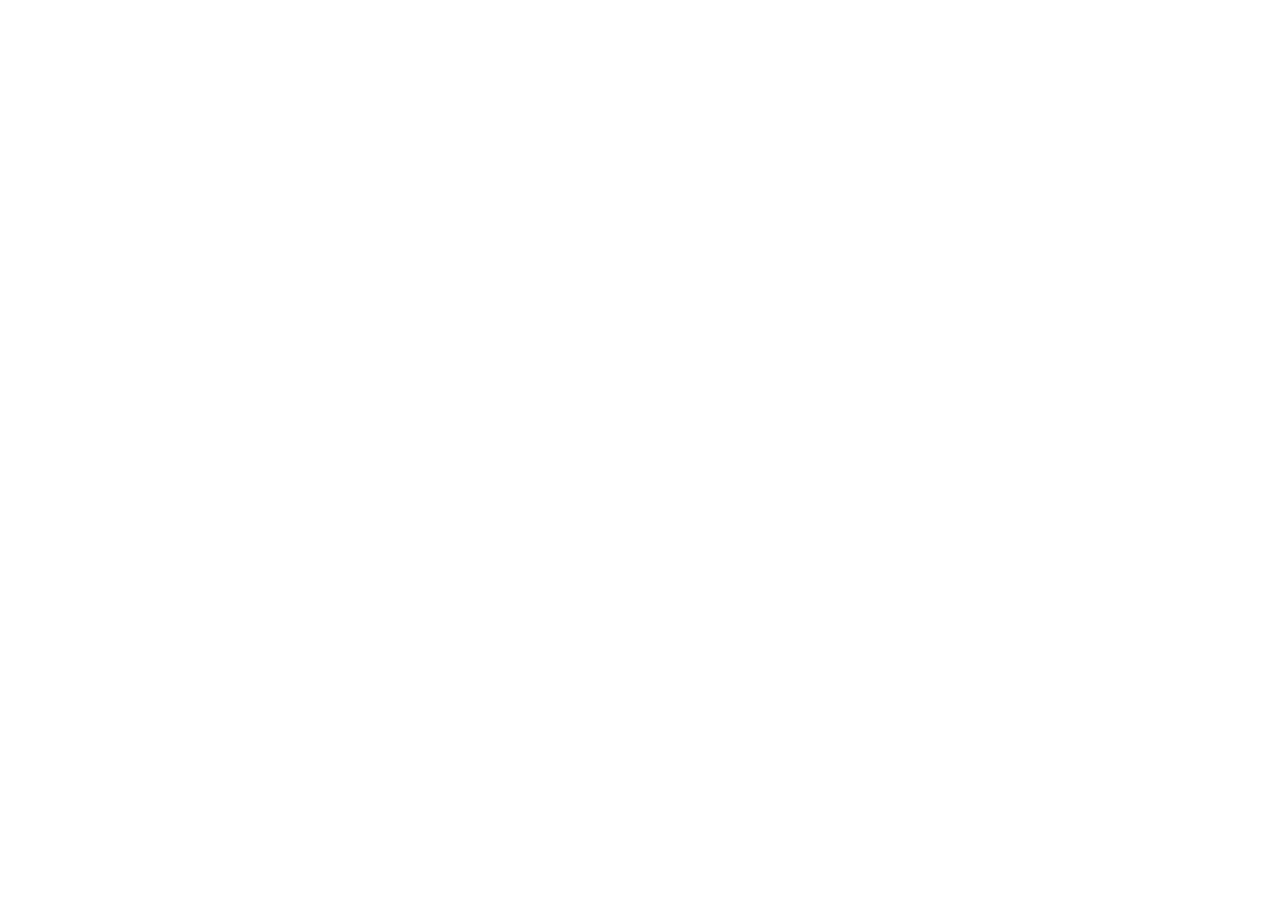
==== index.html @ c2634bc0 "Initialize FoodTracker file structure" ====
<!DOCTYPE html>
<html lang="en">
<head>
    <meta charset="UTF-8">
    <meta name="viewport" content="width=device-width, initial-scale=1.0">
    <title>FoodTracker</title>
    <!-- Connect Stylesheet -->
    <link rel="stylesheet" href="style.css">
</head>
<body>
    <!-- 
      FoodTracker: Prototype for students living away from home
      Purpose: Manage diet, meals, calories, protein intake, and junk-food consumption
      Frontend HTML structure will be developed here.
    -->

    <!-- Connect Frontend JavaScript -->
    <script src="script.js"></script>
</body>
</html>
---- style.css ----
/* 
  FoodTracker - Stylesheet
  Purpose: Contains all CSS and design styling for the FoodTracker prototype.
  Styles, themes, layout, and responsiveness will be developed here.
*/
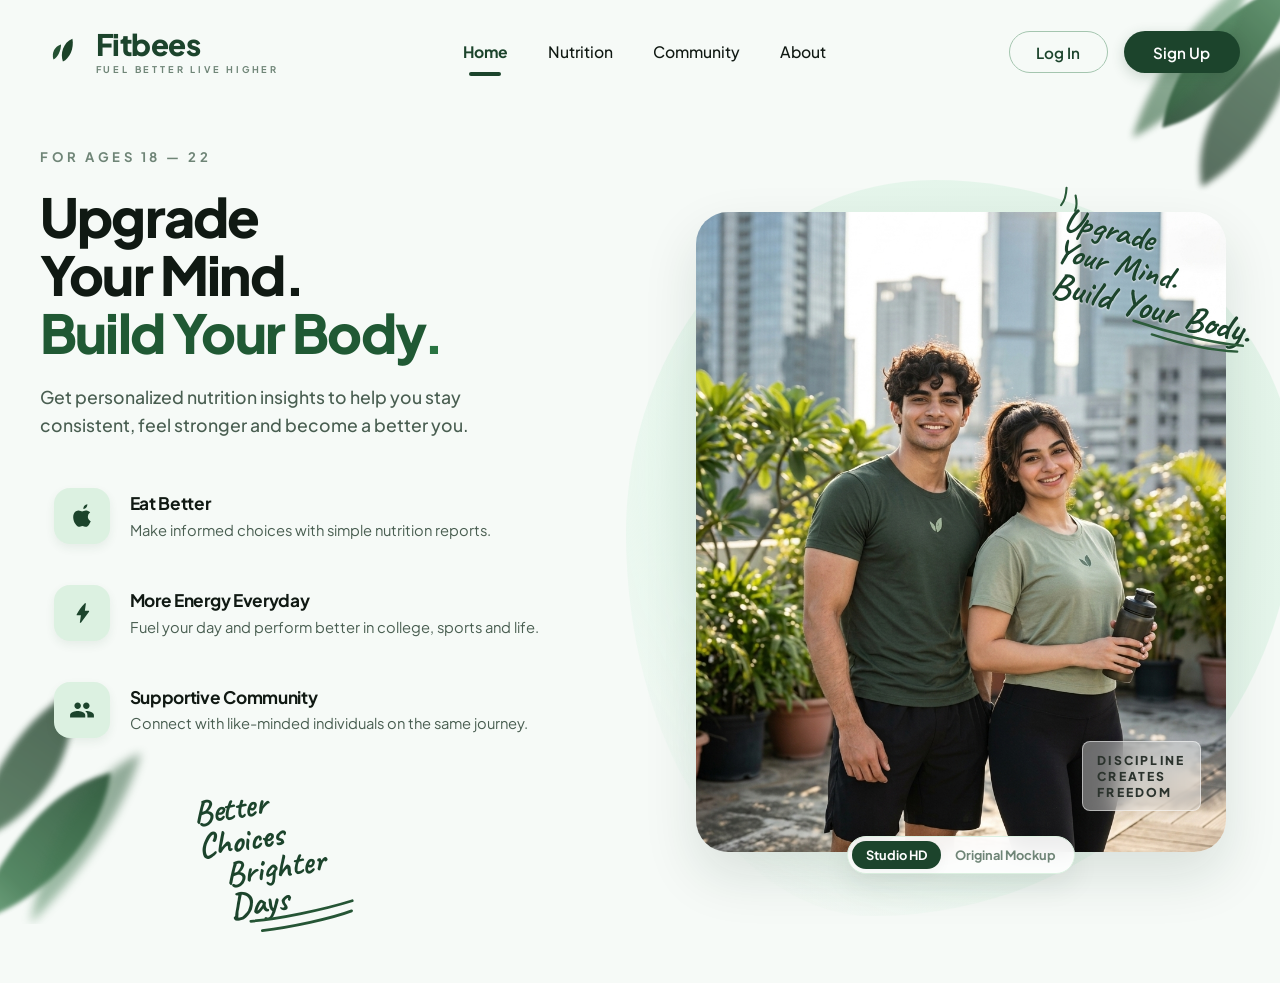
==== commit 2ec9b65e: "Add full FoodTracker application with UI, assets, and backend" ====
--- a/index.html
+++ b/index.html
@@ -3,18 +3,284 @@
 <head>
     <meta charset="UTF-8">
     <meta name="viewport" content="width=device-width, initial-scale=1.0">
-    <title>FoodTracker</title>
-    <!-- Connect Stylesheet -->
+    <title>Fitbees — Fuel Better, Live Higher</title>
+    <meta name="description" content="Personalized nutrition insights for students aged 18-22 to manage diet, boost daily energy, and build fitness.">
+    
+    <!-- Google Fonts -->
+    <link rel="preconnect" href="https://fonts.googleapis.com">
+    <link rel="preconnect" href="https://fonts.gstatic.com" crossorigin>
+    <link href="https://fonts.googleapis.com/css2?family=Plus+Jakarta+Sans:wght@400;500;600;700;800&family=Caveat:wght@600;700&display=swap" rel="stylesheet">
+    
+    <!-- Stylesheet -->
     <link rel="stylesheet" href="style.css">
 </head>
 <body>
-    <!-- 
-      FoodTracker: Prototype for students living away from home
-      Purpose: Manage diet, meals, calories, protein intake, and junk-food consumption
-      Frontend HTML structure will be developed here.
-    -->
-
-    <!-- Connect Frontend JavaScript -->
+    <!-- Decorative Corner Leaves -->
+    <div class="corner-leaf leaf-top-right" aria-hidden="true">
+        <svg viewBox="0 0 260 260" fill="none" xmlns="http://www.w3.org/2000/svg">
+            <path d="M260 0C190 20 130 80 120 150C160 140 210 110 260 0Z" fill="url(#leafGrad1)" opacity="0.85" filter="blur(1.5px)"/>
+            <path d="M260 60C200 80 150 140 160 210C195 190 235 150 260 60Z" fill="url(#leafGrad2)" opacity="0.7" filter="blur(3px)"/>
+            <path d="M210 0C160 30 110 90 90 160C130 140 180 100 210 0Z" fill="url(#leafGrad3)" opacity="0.6" filter="blur(4px)"/>
+            <defs>
+                <linearGradient id="leafGrad1" x1="120" y1="150" x2="260" y2="0" gradientUnits="userSpaceOnUse">
+                    <stop stop-color="#1b3f27"/>
+                    <stop offset="0.6" stop-color="#346842"/>
+                    <stop offset="1" stop-color="#558e65"/>
+                </linearGradient>
+                <linearGradient id="leafGrad2" x1="150" y1="210" x2="260" y2="60" gradientUnits="userSpaceOnUse">
+                    <stop stop-color="#14301d"/>
+                    <stop offset="1" stop-color="#2d5737"/>
+                </linearGradient>
+                <linearGradient id="leafGrad3" x1="90" y1="160" x2="210" y2="0" gradientUnits="userSpaceOnUse">
+                    <stop stop-color="#2a5a36"/>
+                    <stop offset="1" stop-color="#699f78"/>
+                </linearGradient>
+            </defs>
+        </svg>
+    </div>
+
+    <div class="corner-leaf leaf-bottom-left" aria-hidden="true">
+        <svg viewBox="0 0 280 280" fill="none" xmlns="http://www.w3.org/2000/svg">
+            <path d="M0 280C70 260 130 200 140 130C100 140 50 170 0 280Z" fill="url(#leafGrad4)" opacity="0.85" filter="blur(2px)"/>
+            <path d="M0 200C60 180 110 120 100 50C65 70 25 110 0 200Z" fill="url(#leafGrad5)" opacity="0.75" filter="blur(3px)"/>
+            <path d="M60 280C100 240 150 180 170 110C130 130 80 170 60 280Z" fill="url(#leafGrad6)" opacity="0.5" filter="blur(5px)"/>
+            <defs>
+                <linearGradient id="leafGrad4" x1="140" y1="130" x2="0" y2="280" gradientUnits="userSpaceOnUse">
+                    <stop stop-color="#1d442a"/>
+                    <stop offset="0.7" stop-color="#39734a"/>
+                    <stop offset="1" stop-color="#649f75"/>
+                </linearGradient>
+                <linearGradient id="leafGrad5" x1="100" y1="50" x2="0" y2="200" gradientUnits="userSpaceOnUse">
+                    <stop stop-color="#163520"/>
+                    <stop offset="1" stop-color="#2e5d3a"/>
+                </linearGradient>
+                <linearGradient id="leafGrad6" x1="170" y1="110" x2="60" y2="280" gradientUnits="userSpaceOnUse">
+                    <stop stop-color="#285635"/>
+                    <stop offset="1" stop-color="#4f895f"/>
+                </linearGradient>
+            </defs>
+        </svg>
+    </div>
+
+    <!-- Main Application Page -->
+    <div class="page-container">
+        <!-- Navigation Header -->
+        <header class="navbar" id="topNavbar">
+            <div class="nav-brand" id="brandLogo">
+                <div class="brand-icon-wrapper">
+                    <svg class="brand-leaf-icon" viewBox="0 0 40 40" fill="none" xmlns="http://www.w3.org/2000/svg">
+                        <path d="M12 28C10 21 13 14 20 12C20 18 17 25 12 28Z" fill="#245133" />
+                        <path d="M22 30C19 22 22 10 32 6C34 16 29 27 22 30Z" fill="#1b4228" />
+                    </svg>
+                </div>
+                <div class="brand-text">
+                    <span class="brand-name">Fitbees</span>
+                    <span class="brand-tagline">FUEL BETTER LIVE HIGHER</span>
+                </div>
+            </div>
+
+            <nav class="nav-menu" id="navMenu">
+                <a href="#home" class="nav-link active" data-nav="home">Home</a>
+                <a href="#nutrition" class="nav-link" data-nav="nutrition">Nutrition</a>
+                <a href="#community" class="nav-link" data-nav="community">Community</a>
+                <a href="#about" class="nav-link" data-nav="about">About</a>
+            </nav>
+
+            <div class="nav-actions">
+                <button type="button" class="btn btn-login" id="loginBtn">Log In</button>
+                <button type="button" class="btn btn-signup" id="signupBtn">Sign Up</button>
+                <button type="button" class="mobile-menu-toggle" id="mobileMenuToggle" aria-label="Toggle menu">
+                    <span></span><span></span><span></span>
+                </button>
+            </div>
+        </header>
+
+        <!-- Hero Section -->
+        <main class="hero-section">
+            <div class="hero-grid">
+                
+                <!-- Left Column: Value Prop & Features -->
+                <div class="hero-content">
+                    <div class="audience-badge">
+                        <span>FOR AGES 18 — 22</span>
+                    </div>
+
+                    <h1 class="hero-title">
+                        Upgrade<br>
+                        Your Mind.<br>
+                        <span class="accent-text">Build Your Body<span class="title-dot">.</span></span>
+                    </h1>
+
+                    <p class="hero-description">
+                        Get personalized nutrition insights to help you stay consistent, feel stronger and become a better you.
+                    </p>
+
+                    <!-- Feature Cards Stack -->
+                    <div class="feature-cards-stack">
+                        <!-- Feature 1 -->
+                        <div class="feature-card" data-feature="eat-better" tabindex="0" role="button" aria-label="Eat Better feature card">
+                            <div class="feature-icon-wrapper icon-apple">
+                                <svg viewBox="0 0 24 24" fill="currentColor">
+                                    <path d="M18.71 19.5c-.83 1.24-1.71 2.45-3.05 2.47-1.34.03-1.77-.79-3.29-.79-1.53 0-2 .77-3.27.82-1.31.05-2.3-1.32-3.14-2.53C4.25 17 2.94 12.45 4.7 9.39c.87-1.52 2.43-2.48 4.12-2.51 1.28-.02 2.5.87 3.29.87.78 0 2.26-1.07 3.81-.91.65.03 2.47.26 3.64 1.98-.09.06-2.17 1.28-2.15 3.81.03 3.02 2.65 4.03 2.68 4.04-.03.07-.42 1.44-1.38 2.83M15.97 4.17c.63-.77 1.06-1.84.94-2.91-.91.04-2.02.61-2.67 1.38-.58.67-1.09 1.76-.95 2.81 1.02.08 2.05-.51 2.68-1.28z"/>
+                                </svg>
+                            </div>
+                            <div class="feature-text">
+                                <h2 class="feature-heading">Eat Better</h2>
+                                <p class="feature-sub">Make informed choices with simple nutrition reports.</p>
+                            </div>
+                            <div class="feature-arrow" aria-hidden="true">→</div>
+                        </div>
+
+                        <!-- Feature 2 -->
+                        <div class="feature-card" data-feature="energy" tabindex="0" role="button" aria-label="More Energy Everyday feature card">
+                            <div class="feature-icon-wrapper icon-energy">
+                                <svg viewBox="0 0 24 24" fill="currentColor">
+                                    <path d="M11 21h-1l1-7H7.5c-.58 0-.57-.32-.38-.66.19-.34.05-.08.08-.13C8.44 10.82 10.92 6.53 14.64 3h1l-1 7h3.5c.49 0 .56.33.41.63l-.07.13-7.48 10.24z"/>
+                                </svg>
+                            </div>
+                            <div class="feature-text">
+                                <h2 class="feature-heading">More Energy Everyday</h2>
+                                <p class="feature-sub">Fuel your day and perform better in college, sports and life.</p>
+                            </div>
+                            <div class="feature-arrow" aria-hidden="true">→</div>
+                        </div>
+
+                        <!-- Feature 3 -->
+                        <div class="feature-card" data-feature="community" tabindex="0" role="button" aria-label="Supportive Community feature card">
+                            <div class="feature-icon-wrapper icon-community">
+                                <svg viewBox="0 0 24 24" fill="currentColor">
+                                    <path d="M16 11c1.66 0 2.99-1.34 2.99-3S17.66 5 16 5c-1.66 0-3 1.34-3 3s1.34 3 3 3zm-8 0c1.66 0 2.99-1.34 2.99-3S9.66 5 8 5C6.34 5 5 6.34 5 8s1.34 3 3 3zm0 2c-2.33 0-7 1.17-7 3.5V19h14v-2.5c0-2.33-4.67-3.5-7-3.5zm8 0c-.29 0-.62.02-.97.05 1.16.84 1.97 1.97 1.97 3.45V19h6v-2.5c0-2.33-4.67-3.5-7-3.5z"/>
+                                </svg>
+                            </div>
+                            <div class="feature-text">
+                                <h2 class="feature-heading">Supportive Community</h2>
+                                <p class="feature-sub">Connect with like-minded individuals on the same journey.</p>
+                            </div>
+                            <div class="feature-arrow" aria-hidden="true">→</div>
+                        </div>
+                    </div>
+
+                    <!-- Handwritten Script Note (Bottom Left) -->
+                    <div class="doodle-note doodle-bottom-left">
+                        <span class="script-line-1">Better</span>
+                        <span class="script-line-2">Choices</span>
+                        <span class="script-line-3">Brighter</span>
+                        <span class="script-line-4">Days</span>
+                        <div class="script-underline">
+                            <svg viewBox="0 0 100 24" fill="none" xmlns="http://www.w3.org/2000/svg">
+                                <path d="M3 8C28 10 70 8 97 4" stroke="#255535" stroke-width="2.5" stroke-linecap="round"/>
+                                <path d="M12 18C38 19 76 17 95 13" stroke="#255535" stroke-width="2.5" stroke-linecap="round"/>
+                            </svg>
+                        </div>
+                    </div>
+                </div>
+
+                <!-- Right Column: Visual Composition -->
+                <div class="hero-visual">
+                    <!-- Soft organic green curve backdrop -->
+                    <div class="organic-backdrop"></div>
+
+                    <div class="hero-media-card">
+                        <!-- Hero Photo -->
+                        <img src="assets/hero-couple.jpg" alt="Athletic couple standing on sunny rooftop in Fitbees athletic shirts" class="hero-image" id="heroImage">
+
+                        <!-- Handwritten Script Note (Top Right) -->
+                        <div class="doodle-note doodle-top-right">
+                            <div class="doodle-sparks">
+                                <svg viewBox="0 0 30 30" fill="none" xmlns="http://www.w3.org/2000/svg">
+                                    <path d="M12 5C13 10 14 16 11 22" stroke="#285a38" stroke-width="2" stroke-linecap="round"/>
+                                    <path d="M22 10C24 14 26 19 25 24" stroke="#285a38" stroke-width="2" stroke-linecap="round"/>
+                                </svg>
+                            </div>
+                            <div class="script-text">
+                                <span class="script-word">Upgrade</span>
+                                <span class="script-word">Your Mind.</span>
+                                <span class="script-word bold-script">Build Your Body.</span>
+                            </div>
+                            <div class="script-underline-curved">
+                                <svg viewBox="0 0 120 20" fill="none" xmlns="http://www.w3.org/2000/svg">
+                                    <path d="M4 6C40 9 85 9 116 4" stroke="#2c5c3a" stroke-width="2.6" stroke-linecap="round"/>
+                                    <path d="M25 15C55 17 88 16 112 11" stroke="#2c5c3a" stroke-width="2.4" stroke-linecap="round"/>
+                                </svg>
+                            </div>
+                        </div>
+
+                        <!-- Stone Concrete Wall Badge (Bottom Right) -->
+                        <div class="discipline-badge">
+                            <span class="disc-line">DISCIPLINE</span>
+                            <span class="disc-line">CREATES</span>
+                            <span class="disc-line">FREEDOM</span>
+                        </div>
+
+                        <!-- Image View Switcher Pill -->
+                        <div class="view-switch-control" title="Toggle between Studio Shot and Original Reference">
+                            <button type="button" class="switch-btn active" id="btnShotStudio">Studio HD</button>
+                            <button type="button" class="switch-btn" id="btnShotMockup">Original Mockup</button>
+                        </div>
+                    </div>
+                </div>
+
+            </div>
+        </main>
+    </div>
+
+    <!-- Interactive Feature Modal -->
+    <div class="modal-overlay" id="featureModal" aria-hidden="true">
+        <div class="modal-card">
+            <button type="button" class="modal-close" id="modalCloseBtn" aria-label="Close modal">&times;</button>
+            <div class="modal-header">
+                <div class="modal-icon" id="modalIcon"></div>
+                <div>
+                    <h3 id="modalTitle">Feature Title</h3>
+                    <p class="modal-subtitle" id="modalSubtitle">Category details</p>
+                </div>
+            </div>
+            <div class="modal-body" id="modalBody">
+                <!-- Dynamically populated via script.js -->
+            </div>
+            <div class="modal-footer">
+                <button type="button" class="btn btn-signup" id="modalCtaBtn">Get Started Free</button>
+            </div>
+        </div>
+    </div>
+
+    <!-- Auth Modal (Log In / Sign Up) -->
+    <div class="modal-overlay" id="authModal" aria-hidden="true">
+        <div class="modal-card auth-card">
+            <button type="button" class="modal-close" id="authModalClose" aria-label="Close modal">&times;</button>
+            <div class="auth-tabs">
+                <button type="button" class="auth-tab active" id="tabLogin">Log In</button>
+                <button type="button" class="auth-tab" id="tabSignup">Sign Up</button>
+            </div>
+            
+            <form id="authForm" class="auth-form" onsubmit="event.preventDefault();">
+                <div class="form-group">
+                    <label for="userEmail">College or Personal Email</label>
+                    <input type="email" id="userEmail" placeholder="you@university.edu" required>
+                </div>
+
+                <div class="form-group" id="goalField">
+                    <label for="primaryGoal">Primary Fitness & Diet Goal</label>
+                    <select id="primaryGoal">
+                        <option value="protein">Build Muscle & High Protein</option>
+                        <option value="energy">Clean Energy for Classes & Study</option>
+                        <option value="budget">Dorm Budget & Junk Food Control</option>
+                        <option value="lean">Stay Lean & Athletic</option>
+                    </select>
+                </div>
+
+                <div class="form-group">
+                    <label for="userPassword">Password</label>
+                    <input type="password" id="userPassword" placeholder="••••••••" required>
+                </div>
+
+                <button type="submit" class="btn btn-signup btn-full" id="authSubmitBtn">Continue to Fitbees</button>
+            </form>
+            <p class="auth-note">Designed specifically for student athletes and busy campus life.</p>
+        </div>
+    </div>
+
+    <!-- Frontend Script -->
     <script src="script.js"></script>
 </body>
 </html>
--- a/style.css
+++ b/style.css
@@ -1,5 +1,984 @@
-/* 
-  FoodTracker - Stylesheet
-  Purpose: Contains all CSS and design styling for the FoodTracker prototype.
-  Styles, themes, layout, and responsiveness will be developed here.
-*/
+/* ==========================================================================
+   FITBEES DESIGN SYSTEM & STYLESHEET
+   Fuel Better, Live Higher — Health & Nutrition Platform
+   ========================================================================== */
+
+/* --- CSS Variables & Design Tokens --- */
+:root {
+    /* Brand Palette */
+    --color-bg-light: #f6faf7;
+    --color-bg-card: rgba(255, 255, 255, 0.85);
+    --color-primary-forest: #1c442c;
+    --color-primary-forest-hover: #143521;
+    --color-primary-emerald: #205934;
+    --color-accent-green: #297442;
+    --color-mint-light: #dcf1e1;
+    --color-mint-subtle: #ebf7ef;
+    --color-organic-blob: #dbeef0;
+    
+    /* Typography Colors */
+    --text-heading: #101913;
+    --text-body: #495e51;
+    --text-muted: #6f8577;
+    --text-light: #ffffff;
+    
+    /* Borders & Outlines */
+    --border-subtle: rgba(28, 68, 44, 0.12);
+    --border-btn-outline: #a4c5af;
+    
+    /* Shadows */
+    --shadow-sm: 0 4px 14px rgba(22, 54, 33, 0.04);
+    --shadow-md: 0 12px 28px rgba(22, 54, 33, 0.08);
+    --shadow-lg: 0 24px 54px rgba(18, 50, 30, 0.12);
+    --shadow-card-hover: 0 14px 34px rgba(28, 68, 44, 0.1);
+    
+    /* Transitions */
+    --transition-fast: 0.2s cubic-bezier(0.16, 1, 0.3, 1);
+    --transition-smooth: 0.35s cubic-bezier(0.16, 1, 0.3, 1);
+    --transition-spring: 0.5s cubic-bezier(0.34, 1.56, 0.64, 1);
+
+    /* Fonts */
+    --font-main: 'Plus Jakarta Sans', -apple-system, BlinkMacSystemFont, sans-serif;
+    --font-script: 'Caveat', cursive, sans-serif;
+}
+
+/* --- Global Reset & Box Sizing --- */
+*, *::before, *::after {
+    box-sizing: border-box;
+    margin: 0;
+    padding: 0;
+}
+
+html {
+    scroll-behavior: smooth;
+    font-size: 16px;
+}
+
+body {
+    font-family: var(--font-main);
+    background-color: var(--color-bg-light);
+    color: var(--text-body);
+    line-height: 1.5;
+    overflow-x: hidden;
+    position: relative;
+    min-height: 100vh;
+    -webkit-font-smoothing: antialiased;
+}
+
+/* --- Decorative Blurred Corner Foliage --- */
+.corner-leaf {
+    position: fixed;
+    pointer-events: none;
+    z-index: 1;
+    transition: transform var(--transition-smooth);
+}
+
+.leaf-top-right {
+    top: -20px;
+    right: -20px;
+    width: clamp(180px, 20vw, 320px);
+    animation: gentleSway 9s ease-in-out infinite alternate;
+}
+
+.leaf-bottom-left {
+    bottom: -30px;
+    left: -30px;
+    width: clamp(200px, 22vw, 340px);
+    animation: gentleSwayReverse 11s ease-in-out infinite alternate;
+}
+
+@keyframes gentleSway {
+    0% { transform: translate(0, 0) rotate(0deg); }
+    100% { transform: translate(-8px, 12px) rotate(2deg); }
+}
+
+@keyframes gentleSwayReverse {
+    0% { transform: translate(0, 0) rotate(0deg); }
+    100% { transform: translate(10px, -10px) rotate(-2deg); }
+}
+
+/* --- Layout Container --- */
+.page-container {
+    position: relative;
+    z-index: 10;
+    max-width: 1440px;
+    margin: 0 auto;
+    padding: 0 2.5rem;
+    min-height: 100vh;
+    display: flex;
+    flex-direction: column;
+}
+
+/* ==========================================================================
+   HEADER & NAVIGATION
+   ========================================================================== */
+.navbar {
+    display: flex;
+    align-items: center;
+    justify-content: space-between;
+    padding: 1.75rem 0;
+    position: relative;
+}
+
+/* Brand Identity */
+.nav-brand {
+    display: flex;
+    align-items: center;
+    gap: 0.85rem;
+    text-decoration: none;
+    cursor: pointer;
+}
+
+.brand-icon-wrapper {
+    width: 42px;
+    height: 42px;
+    display: flex;
+    align-items: center;
+    justify-content: center;
+    transition: transform var(--transition-spring);
+}
+
+.nav-brand:hover .brand-icon-wrapper {
+    transform: rotate(10deg) scale(1.08);
+}
+
+.brand-leaf-icon {
+    width: 38px;
+    height: 38px;
+}
+
+.brand-text {
+    display: flex;
+    flex-direction: column;
+}
+
+.brand-name {
+    font-size: 1.85rem;
+    font-weight: 800;
+    color: var(--color-primary-forest);
+    line-height: 1.1;
+    letter-spacing: -0.5px;
+}
+
+.brand-tagline {
+    font-size: 0.58rem;
+    font-weight: 700;
+    letter-spacing: 2.8px;
+    color: var(--text-muted);
+    text-transform: uppercase;
+    margin-top: 2px;
+}
+
+/* Nav Menu Links */
+.nav-menu {
+    display: flex;
+    align-items: center;
+    gap: 2.5rem;
+}
+
+.nav-link {
+    font-size: 0.98rem;
+    font-weight: 500;
+    color: var(--text-heading);
+    text-decoration: none;
+    position: relative;
+    padding: 0.35rem 0;
+    transition: color var(--transition-fast);
+}
+
+.nav-link:hover {
+    color: var(--color-primary-emerald);
+}
+
+.nav-link.active {
+    font-weight: 700;
+    color: var(--color-primary-forest);
+}
+
+/* Active underline bar indicator */
+.nav-link.active::after {
+    content: '';
+    position: absolute;
+    bottom: -6px;
+    left: 50%;
+    transform: translateX(-50%);
+    width: 32px;
+    height: 3.5px;
+    background-color: var(--color-primary-forest);
+    border-radius: 4px;
+    animation: barPop 0.3s cubic-bezier(0.175, 0.885, 0.32, 1.275);
+}
+
+@keyframes barPop {
+    from { transform: translateX(-50%) scaleX(0); }
+    to { transform: translateX(-50%) scaleX(1); }
+}
+
+/* Nav Action Buttons */
+.nav-actions {
+    display: flex;
+    align-items: center;
+    gap: 1rem;
+}
+
+.btn {
+    font-family: var(--font-main);
+    font-size: 0.95rem;
+    font-weight: 600;
+    border-radius: 9999px;
+    cursor: pointer;
+    text-align: center;
+    text-decoration: none;
+    transition: all var(--transition-smooth);
+    border: none;
+    outline: none;
+}
+
+.btn-login {
+    background-color: transparent;
+    color: var(--color-primary-forest);
+    border: 1.5px solid var(--border-btn-outline);
+    padding: 0.65rem 1.65rem;
+}
+
+.btn-login:hover {
+    background-color: rgba(220, 241, 225, 0.45);
+    border-color: var(--color-primary-emerald);
+    transform: translateY(-2px);
+    box-shadow: var(--shadow-sm);
+}
+
+.btn-signup {
+    background-color: var(--color-primary-forest);
+    color: var(--text-light);
+    padding: 0.72rem 1.85rem;
+    box-shadow: 0 4px 14px rgba(28, 68, 44, 0.2);
+}
+
+.btn-signup:hover {
+    background-color: var(--color-primary-forest-hover);
+    transform: translateY(-2px);
+    box-shadow: 0 8px 22px rgba(28, 68, 44, 0.28);
+}
+
+.btn:active {
+    transform: translateY(0);
+}
+
+/* Mobile Toggle Hamburger */
+.mobile-menu-toggle {
+    display: none;
+    flex-direction: column;
+    justify-content: space-between;
+    width: 28px;
+    height: 20px;
+    background: transparent;
+    border: none;
+    cursor: pointer;
+    padding: 0;
+}
+
+.mobile-menu-toggle span {
+    display: block;
+    width: 100%;
+    height: 2.5px;
+    background-color: var(--color-primary-forest);
+    border-radius: 2px;
+    transition: all var(--transition-smooth);
+}
+
+/* ==========================================================================
+   HERO SECTION
+   ========================================================================== */
+.hero-section {
+    flex: 1;
+    display: flex;
+    align-items: center;
+    padding: 2.5rem 0 4rem;
+}
+
+.hero-grid {
+    width: 100%;
+    display: grid;
+    grid-template-columns: 1.05fr 1fr;
+    gap: 3.5rem;
+    align-items: center;
+}
+
+/* --- Hero Left: Content & Features --- */
+.hero-content {
+    position: relative;
+    max-width: 580px;
+}
+
+/* Age Badge */
+.audience-badge {
+    display: inline-block;
+    font-size: 0.82rem;
+    font-weight: 700;
+    letter-spacing: 3.5px;
+    color: var(--text-muted);
+    text-transform: uppercase;
+    margin-bottom: 1.25rem;
+}
+
+/* Main Display Headline */
+.hero-title {
+    font-size: clamp(2.8rem, 4.2vw, 4.4rem);
+    font-weight: 800;
+    line-height: 1.08;
+    letter-spacing: -1.8px;
+    color: var(--text-heading);
+    margin-bottom: 1.35rem;
+}
+
+.hero-title .accent-text {
+    color: var(--color-primary-emerald);
+    position: relative;
+    display: inline-block;
+}
+
+.title-dot {
+    color: var(--color-accent-green);
+}
+
+/* Hero Description */
+.hero-description {
+    font-size: 1.1rem;
+    font-weight: 500;
+    line-height: 1.6;
+    color: var(--text-body);
+    margin-bottom: 2.4rem;
+    max-width: 470px;
+}
+
+/* Feature Cards Stack */
+.feature-cards-stack {
+    display: flex;
+    flex-direction: column;
+    gap: 1.25rem;
+    margin-bottom: 3.5rem;
+}
+
+.feature-card {
+    display: flex;
+    align-items: center;
+    gap: 1.25rem;
+    background: transparent;
+    padding: 0.65rem 0.85rem;
+    border-radius: 18px;
+    cursor: pointer;
+    position: relative;
+    transition: all var(--transition-smooth);
+    user-select: none;
+}
+
+.feature-card:hover {
+    background: rgba(255, 255, 255, 0.7);
+    box-shadow: var(--shadow-sm);
+    transform: translateX(6px);
+}
+
+.feature-card:focus-visible {
+    outline: 2px solid var(--color-primary-emerald);
+    outline-offset: 2px;
+}
+
+/* Feature Icon Boxes */
+.feature-icon-wrapper {
+    width: 56px;
+    height: 56px;
+    min-width: 56px;
+    border-radius: 16px;
+    background-color: var(--color-mint-light);
+    color: var(--color-primary-forest);
+    display: flex;
+    align-items: center;
+    justify-content: center;
+    transition: all var(--transition-spring);
+    box-shadow: 0 4px 10px rgba(32, 89, 52, 0.08);
+}
+
+.feature-icon-wrapper svg {
+    width: 26px;
+    height: 26px;
+}
+
+.feature-card:hover .feature-icon-wrapper {
+    background-color: var(--color-primary-forest);
+    color: var(--text-light);
+    transform: scale(1.08) rotate(-4deg);
+}
+
+/* Feature Text */
+.feature-text {
+    flex: 1;
+}
+
+.feature-heading {
+    font-size: 1.08rem;
+    font-weight: 700;
+    color: var(--text-heading);
+    margin-bottom: 0.18rem;
+    letter-spacing: -0.3px;
+}
+
+.feature-sub {
+    font-size: 0.92rem;
+    color: var(--text-body);
+    line-height: 1.45;
+}
+
+.feature-arrow {
+    font-size: 1.2rem;
+    color: var(--color-primary-emerald);
+    opacity: 0;
+    transform: translateX(-8px);
+    transition: all var(--transition-fast);
+}
+
+.feature-card:hover .feature-arrow {
+    opacity: 1;
+    transform: translateX(0);
+}
+
+/* Handwritten Doodle Accent: Bottom-Left */
+.doodle-bottom-left {
+    position: relative;
+    display: inline-block;
+    font-family: var(--font-script);
+    font-size: 2.15rem;
+    font-weight: 700;
+    line-height: 0.95;
+    color: var(--color-primary-forest);
+    transform: rotate(-9deg);
+    margin-left: 10rem;
+    margin-top: -1rem;
+    user-select: none;
+}
+
+.doodle-bottom-left .script-line-1,
+.doodle-bottom-left .script-line-2 {
+    display: block;
+    margin-left: 0;
+}
+
+.doodle-bottom-left .script-line-3,
+.doodle-bottom-left .script-line-4 {
+    display: block;
+    margin-left: 1.4rem;
+}
+
+.doodle-bottom-left .script-underline {
+    position: absolute;
+    bottom: -16px;
+    right: -25px;
+    width: 110px;
+    height: 25px;
+    pointer-events: none;
+}
+
+/* ==========================================================================
+   HERO RIGHT: VISUAL & ATMOSPHERE
+   ========================================================================== */
+.hero-visual {
+    position: relative;
+    display: flex;
+    justify-content: center;
+    align-items: center;
+}
+
+/* Organic Soft Green Backdrop Blob */
+.organic-backdrop {
+    position: absolute;
+    width: 120%;
+    height: 115%;
+    top: -5%;
+    right: -10%;
+    background: radial-gradient(circle at 60% 40%, #ddf0e3 0%, #e6f6ec 60%, rgba(246, 250, 247, 0) 85%);
+    border-radius: 46% 54% 63% 37% / 48% 42% 58% 52%;
+    z-index: 1;
+    pointer-events: none;
+    animation: blobMorph 16s ease-in-out infinite alternate;
+}
+
+@keyframes blobMorph {
+    0% {
+        border-radius: 46% 54% 63% 37% / 48% 42% 58% 52%;
+        transform: scale(1) rotate(0deg);
+    }
+    50% {
+        border-radius: 54% 46% 45% 55% / 55% 58% 42% 45%;
+        transform: scale(1.03) rotate(3deg);
+    }
+    100% {
+        border-radius: 42% 58% 52% 48% / 45% 48% 52% 55%;
+        transform: scale(0.98) rotate(-2deg);
+    }
+}
+
+/* Hero Media Card */
+.hero-media-card {
+    position: relative;
+    z-index: 2;
+    width: 100%;
+    max-width: 530px;
+    border-radius: 34px;
+    overflow: visible;
+}
+
+.hero-image {
+    width: 100%;
+    height: 640px;
+    object-fit: cover;
+    object-position: center 15%;
+    border-radius: 32px;
+    box-shadow: var(--shadow-lg);
+    display: block;
+    transition: transform var(--transition-smooth);
+}
+
+.hero-media-card:hover .hero-image {
+    transform: translateY(-4px) scale(1.01);
+}
+
+/* Handwritten Doodle Accent: Top-Right */
+.doodle-top-right {
+    position: absolute;
+    top: 15px;
+    right: -35px;
+    z-index: 5;
+    font-family: var(--font-script);
+    color: var(--color-primary-forest);
+    transform: rotate(14deg);
+    user-select: none;
+    pointer-events: none;
+    text-align: left;
+}
+
+.doodle-sparks {
+    position: absolute;
+    top: -20px;
+    left: -18px;
+    width: 32px;
+    height: 32px;
+}
+
+.doodle-top-right .script-text {
+    font-size: 2.1rem;
+    font-weight: 700;
+    line-height: 0.95;
+    display: flex;
+    flex-direction: column;
+}
+
+.doodle-top-right .script-word {
+    display: block;
+    text-shadow: 0 1px 2px rgba(255, 255, 255, 0.8);
+}
+
+.doodle-top-right .bold-script {
+    font-size: 2.3rem;
+    margin-left: 0.25rem;
+}
+
+.script-underline-curved {
+    position: absolute;
+    bottom: -18px;
+    right: 0;
+    width: 120px;
+    height: 25px;
+}
+
+/* Stone Architecture Badge (Bottom-Right) */
+.discipline-badge {
+    position: absolute;
+    bottom: 40px;
+    right: 25px;
+    z-index: 5;
+    background: rgba(245, 245, 245, 0.4);
+    backdrop-filter: blur(12px);
+    -webkit-backdrop-filter: blur(12px);
+    padding: 0.6rem 0.9rem;
+    border-radius: 8px;
+    display: flex;
+    flex-direction: column;
+    align-items: flex-start;
+    border: 1px solid rgba(255, 255, 255, 0.5);
+    box-shadow: 0 8px 16px rgba(0, 0, 0, 0.08);
+}
+
+.disc-line {
+    font-family: var(--font-main);
+    font-size: 0.76rem;
+    font-weight: 800;
+    letter-spacing: 2.2px;
+    color: #2b332d;
+    line-height: 1.35;
+}
+
+/* View Switcher Pill (Studio Shot vs Mockup) */
+.view-switch-control {
+    position: absolute;
+    bottom: -22px;
+    left: 50%;
+    transform: translateX(-50%);
+    z-index: 10;
+    display: flex;
+    background: rgba(255, 255, 255, 0.92);
+    backdrop-filter: blur(10px);
+    border: 1.5px solid var(--color-mint-light);
+    border-radius: 9999px;
+    padding: 4px;
+    box-shadow: var(--shadow-md);
+}
+
+.switch-btn {
+    font-family: var(--font-main);
+    font-size: 0.8rem;
+    font-weight: 700;
+    color: var(--text-muted);
+    border: none;
+    background: transparent;
+    padding: 6px 14px;
+    border-radius: 9999px;
+    cursor: pointer;
+    transition: all var(--transition-fast);
+}
+
+.switch-btn.active {
+    background-color: var(--color-primary-forest);
+    color: var(--text-light);
+    box-shadow: var(--shadow-sm);
+}
+
+/* ==========================================================================
+   MODAL SYSTEMS (Feature Insights & Auth)
+   ========================================================================== */
+.modal-overlay {
+    position: fixed;
+    top: 0;
+    left: 0;
+    width: 100vw;
+    height: 100vh;
+    background: rgba(14, 30, 20, 0.45);
+    backdrop-filter: blur(8px);
+    -webkit-backdrop-filter: blur(8px);
+    z-index: 1000;
+    display: flex;
+    align-items: center;
+    justify-content: center;
+    padding: 1.5rem;
+    opacity: 0;
+    pointer-events: none;
+    transition: opacity var(--transition-smooth);
+}
+
+.modal-overlay.open {
+    opacity: 1;
+    pointer-events: auto;
+}
+
+.modal-card {
+    background: #ffffff;
+    border-radius: 28px;
+    width: 100%;
+    max-width: 520px;
+    padding: 2.25rem;
+    position: relative;
+    box-shadow: 0 28px 60px rgba(12, 35, 22, 0.22);
+    transform: translateY(20px) scale(0.96);
+    transition: all var(--transition-spring);
+}
+
+.modal-overlay.open .modal-card {
+    transform: translateY(0) scale(1);
+}
+
+.modal-close {
+    position: absolute;
+    top: 1.25rem;
+    right: 1.5rem;
+    font-size: 1.8rem;
+    background: transparent;
+    border: none;
+    color: var(--text-muted);
+    cursor: pointer;
+    line-height: 1;
+    transition: color var(--transition-fast);
+}
+
+.modal-close:hover {
+    color: var(--text-heading);
+}
+
+.modal-header {
+    display: flex;
+    align-items: center;
+    gap: 1rem;
+    margin-bottom: 1.5rem;
+}
+
+.modal-icon {
+    width: 48px;
+    height: 48px;
+    border-radius: 14px;
+    background-color: var(--color-mint-light);
+    color: var(--color-primary-forest);
+    display: flex;
+    align-items: center;
+    justify-content: center;
+}
+
+.modal-icon svg {
+    width: 24px;
+    height: 24px;
+}
+
+.modal-header h3 {
+    font-size: 1.35rem;
+    font-weight: 800;
+    color: var(--text-heading);
+}
+
+.modal-subtitle {
+    font-size: 0.88rem;
+    color: var(--text-muted);
+}
+
+.modal-body {
+    margin-bottom: 1.85rem;
+}
+
+.modal-body p {
+    font-size: 0.96rem;
+    line-height: 1.6;
+    color: var(--text-body);
+    margin-bottom: 1rem;
+}
+
+.insight-metric-grid {
+    display: grid;
+    grid-template-columns: repeat(3, 1fr);
+    gap: 0.85rem;
+    margin: 1.25rem 0;
+}
+
+.metric-box {
+    background: var(--color-bg-light);
+    border: 1px solid var(--border-subtle);
+    border-radius: 14px;
+    padding: 0.85rem 0.65rem;
+    text-align: center;
+}
+
+.metric-val {
+    font-size: 1.2rem;
+    font-weight: 800;
+    color: var(--color-primary-forest);
+    display: block;
+}
+
+.metric-label {
+    font-size: 0.72rem;
+    font-weight: 600;
+    color: var(--text-muted);
+    text-transform: uppercase;
+}
+
+.modal-footer {
+    display: flex;
+    justify-content: flex-end;
+}
+
+/* Auth Modal Specifics */
+.auth-tabs {
+    display: flex;
+    border-bottom: 2px solid var(--color-mint-light);
+    margin-bottom: 1.5rem;
+}
+
+.auth-tab {
+    flex: 1;
+    font-family: var(--font-main);
+    font-size: 1rem;
+    font-weight: 700;
+    padding: 0.75rem 0;
+    background: transparent;
+    border: none;
+    color: var(--text-muted);
+    cursor: pointer;
+    position: relative;
+}
+
+.auth-tab.active {
+    color: var(--color-primary-forest);
+}
+
+.auth-tab.active::after {
+    content: '';
+    position: absolute;
+    bottom: -2px;
+    left: 0;
+    width: 100%;
+    height: 3px;
+    background: var(--color-primary-forest);
+}
+
+.auth-form {
+    display: flex;
+    flex-direction: column;
+    gap: 1.15rem;
+}
+
+.form-group {
+    display: flex;
+    flex-direction: column;
+    gap: 0.4rem;
+}
+
+.form-group label {
+    font-size: 0.85rem;
+    font-weight: 700;
+    color: var(--text-heading);
+}
+
+.form-group input,
+.form-group select {
+    font-family: var(--font-main);
+    font-size: 0.95rem;
+    padding: 0.75rem 1rem;
+    border-radius: 12px;
+    border: 1.5px solid rgba(28, 68, 44, 0.18);
+    background: var(--color-bg-light);
+    color: var(--text-heading);
+    transition: all var(--transition-fast);
+}
+
+.form-group input:focus,
+.form-group select:focus {
+    border-color: var(--color-primary-forest);
+    background: #ffffff;
+    outline: none;
+    box-shadow: 0 0 0 3px rgba(28, 68, 44, 0.12);
+}
+
+.btn-full {
+    width: 100%;
+    margin-top: 0.5rem;
+}
+
+.auth-note {
+    font-size: 0.78rem;
+    color: var(--text-muted);
+    text-align: center;
+    margin-top: 1rem;
+}
+
+/* ==========================================================================
+   RESPONSIVE DESIGN (Tablets & Mobile)
+   ========================================================================== */
+@media (max-width: 1080px) {
+    .page-container {
+        padding: 0 1.75rem;
+    }
+    
+    .hero-grid {
+        gap: 2rem;
+    }
+    
+    .hero-title {
+        font-size: 3.2rem;
+    }
+    
+    .hero-image {
+        height: 540px;
+    }
+    
+    .doodle-bottom-left {
+        margin-left: 6rem;
+    }
+}
+
+@media (max-width: 860px) {
+    .nav-menu {
+        display: none;
+        position: absolute;
+        top: 100%;
+        left: 0;
+        width: 100%;
+        background: #ffffff;
+        padding: 1.5rem;
+        border-radius: 18px;
+        box-shadow: var(--shadow-lg);
+        flex-direction: column;
+        gap: 1.2rem;
+        z-index: 100;
+    }
+
+    .nav-menu.mobile-open {
+        display: flex;
+    }
+
+    .mobile-menu-toggle {
+        display: flex;
+    }
+
+    .hero-section {
+        padding: 1.5rem 0 3rem;
+    }
+
+    .hero-grid {
+        grid-template-columns: 1fr;
+        gap: 3.5rem;
+    }
+
+    .hero-content {
+        max-width: 100%;
+        text-align: left;
+    }
+
+    .hero-visual {
+        order: -1;
+    }
+
+    .hero-image {
+        height: 460px;
+    }
+
+    .doodle-top-right {
+        right: -10px;
+    }
+
+    .doodle-bottom-left {
+        margin-left: 2rem;
+    }
+}
+
+@media (max-width: 480px) {
+    .page-container {
+        padding: 0 1.25rem;
+    }
+
+    .hero-title {
+        font-size: 2.6rem;
+    }
+
+    .hero-image {
+        height: 380px;
+    }
+
+    .btn-login {
+        display: none;
+    }
+
+    .btn-signup {
+        padding: 0.6rem 1.25rem;
+        font-size: 0.88rem;
+    }
+
+    .doodle-top-right {
+        transform: rotate(8deg) scale(0.85);
+        right: -5px;
+    }
+}
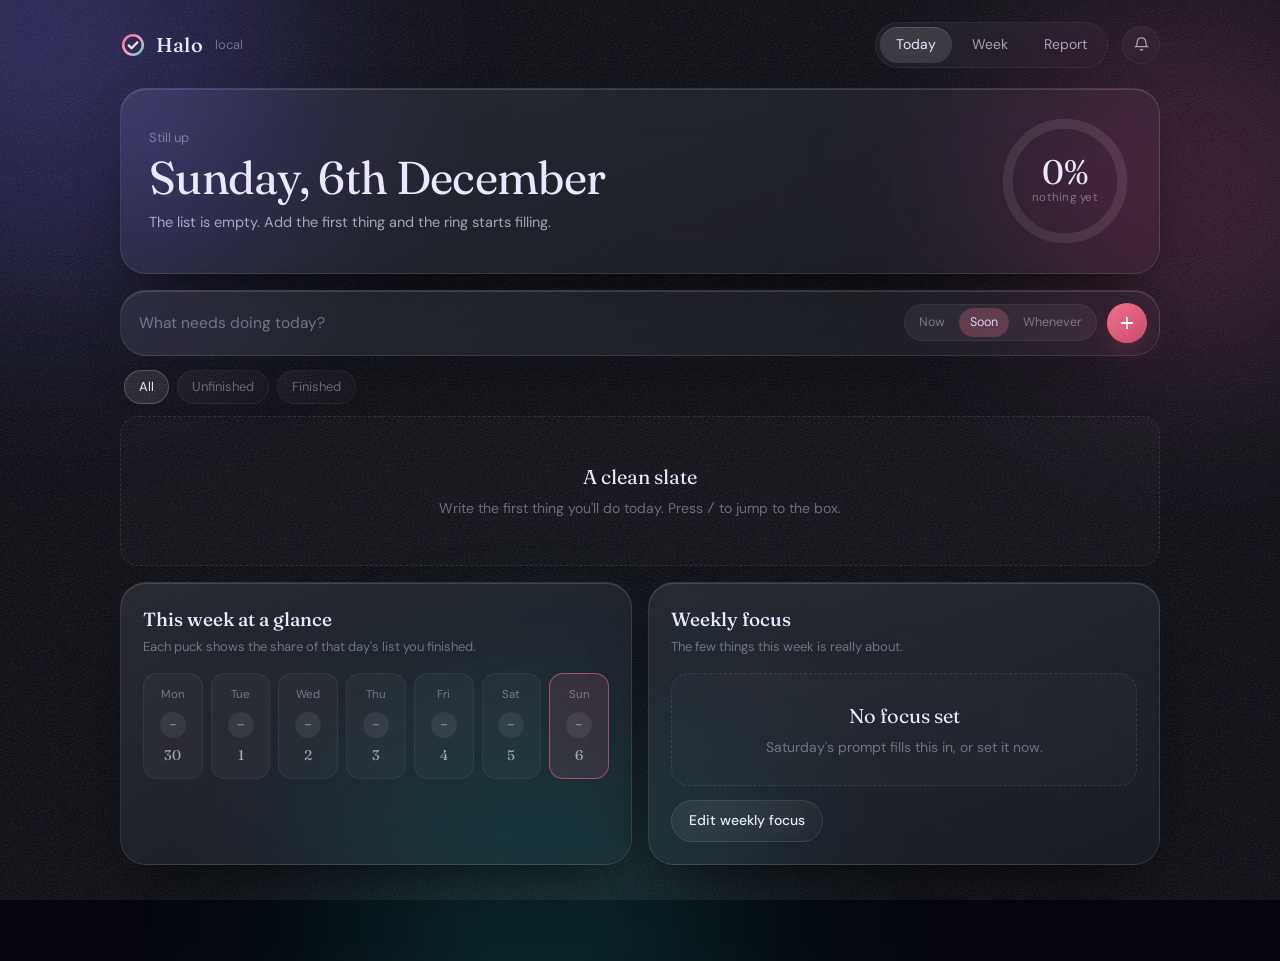
==== commit 29cdad5e: "Update Halo with PWA support, service worker, icons, and refined rituals" ====
--- a/index.html
+++ b/index.html
@@ -1,286 +1,1251 @@
 <!DOCTYPE html>
-<html lang="en">
+<html lang="en" data-theme="dark">
 <head>
-    <meta charset="UTF-8">
-    <meta name="viewport" content="width=device-width, initial-scale=1.0">
-    <title>Fitbees — Fuel Better, Live Higher</title>
-    <meta name="description" content="Personalized nutrition insights for students aged 18-22 to manage diet, boost daily energy, and build fitness.">
-    
-    <!-- Google Fonts -->
-    <link rel="preconnect" href="https://fonts.googleapis.com">
-    <link rel="preconnect" href="https://fonts.gstatic.com" crossorigin>
-    <link href="https://fonts.googleapis.com/css2?family=Plus+Jakarta+Sans:wght@400;500;600;700;800&family=Caveat:wght@600;700&display=swap" rel="stylesheet">
-    
-    <!-- Stylesheet -->
-    <link rel="stylesheet" href="style.css">
+<meta charset="utf-8">
+<meta name="viewport" content="width=device-width, initial-scale=1, viewport-fit=cover">
+<title>Halo — daily tasks</title>
+<link rel="manifest" href="./manifest.json">
+<link rel="icon" href="./icon-192.png">
+<link rel="apple-touch-icon" href="./apple-touch-icon.png">
+<meta name="theme-color" content="#06070E">
+<meta name="apple-mobile-web-app-capable" content="yes">
+<meta name="apple-mobile-web-app-status-bar-style" content="black-translucent">
+<meta name="apple-mobile-web-app-title" content="Halo">
+<link rel="preconnect" href="https://fonts.googleapis.com">
+<link rel="preconnect" href="https://fonts.gstatic.com" crossorigin>
+<link href="https://fonts.googleapis.com/css2?family=Fraunces:opsz,wght@9..144,300;9..144,400;9..144,500;9..144,600&family=DM+Sans:opsz,wght@9..40,400;9..40,500;9..40,700&display=swap" rel="stylesheet">
+<style>
+:root{
+  --bg:#06070E;
+  --ink:#EAE7FF;
+  --ink-2:rgba(234,231,255,.66);
+  --ink-3:rgba(234,231,255,.40);
+  --line:rgba(255,255,255,.10);
+  --line-2:rgba(255,255,255,.055);
+  --peri:#8B8CFF;
+  --peri-2:#B7A6FF;
+  --peri-deep:#6E5BFF;
+  --peri-rgb:139,140,255;
+  --teal:#3FD8C6;
+  --rose:#FF78B4;
+  --amber:#FFB449;
+  --glass:linear-gradient(158deg,rgba(255,255,255,.085),rgba(255,255,255,.025));
+  --glass-soft:linear-gradient(158deg,rgba(255,255,255,.055),rgba(255,255,255,.015));
+  --blur:blur(22px) saturate(150%);
+  --r-lg:26px; --r-md:18px; --r-sm:12px;
+  --shadow:0 24px 60px -28px rgba(0,0,0,.85);
+  --inset:inset 0 1px 0 rgba(255,255,255,.13);
+  box-sizing:border-box;
+  padding-top:env(safe-area-inset-top,0px);
+  padding-bottom:env(safe-area-inset-bottom,0px);
+  color-scheme:dark;
+}
+*,*::before,*::after{box-sizing:inherit}
+html{scroll-padding-top:env(safe-area-inset-top,0px);-webkit-text-size-adjust:100%}
+body{
+  margin:0;background:var(--bg);color:var(--ink);
+  font-family:"DM Sans",ui-sans-serif,system-ui,-apple-system,"Segoe UI",sans-serif;
+  font-size:15px;line-height:1.55;min-height:100%;
+  -webkit-font-smoothing:antialiased;overflow-x:hidden;
+}
+button,input,select,textarea{font:inherit;color:inherit}
+button{cursor:pointer;background:none;border:0}
+:focus-visible{outline:2px solid var(--peri-2);outline-offset:3px;border-radius:8px}
+
+/* ---------- aurora ---------- */
+.aurora{position:fixed;inset:-20vh -10vw;z-index:-1;pointer-events:none;filter:blur(90px);opacity:.75}
+.aurora i{position:absolute;display:block;border-radius:50%}
+.b1{width:52vw;height:52vw;left:-8vw;top:-6vh;background:radial-gradient(circle at 40% 40%,rgba(112,96,255,.55),transparent 65%)}
+.b2{width:46vw;height:46vw;right:-6vw;top:8vh;background:radial-gradient(circle at 50% 50%,rgba(255,88,160,.36),transparent 65%)}
+.b3{width:60vw;height:44vw;left:22vw;bottom:-14vh;background:radial-gradient(circle at 50% 50%,rgba(40,200,190,.30),transparent 66%)}
+.grain{position:fixed;inset:0;z-index:-1;pointer-events:none;opacity:.35;
+  background-image:url("data:image/svg+xml;utf8,<svg xmlns='http://www.w3.org/2000/svg' width='160' height='160'><filter id='n'><feTurbulence type='fractalNoise' baseFrequency='.85' numOctaves='3'/><feColorMatrix type='saturate' values='0'/></filter><rect width='160' height='160' filter='url(%23n)' opacity='.5'/></svg>")}
+@media (prefers-reduced-motion:no-preference){
+  .b1{animation:drift1 34s ease-in-out infinite alternate}
+  .b2{animation:drift2 41s ease-in-out infinite alternate}
+  .b3{animation:drift3 47s ease-in-out infinite alternate}
+}
+@keyframes drift1{to{transform:translate3d(6vw,5vh,0) scale(1.12)}}
+@keyframes drift2{to{transform:translate3d(-5vw,7vh,0) scale(1.08)}}
+@keyframes drift3{to{transform:translate3d(4vw,-6vh,0) scale(1.1)}}
+
+/* ---------- glass ---------- */
+.glass{background:var(--glass);backdrop-filter:var(--blur);-webkit-backdrop-filter:var(--blur);
+  border:1px solid var(--line);border-radius:var(--r-lg);box-shadow:var(--shadow),var(--inset)}
+
+.wrap{max-width:1080px;margin:0 auto;padding:22px 20px 96px}
+
+/* ---------- top bar ---------- */
+.top{display:flex;align-items:center;gap:14px;margin-bottom:20px;flex-wrap:wrap}
+.mark{display:flex;align-items:center;gap:10px;margin-right:auto}
+.mark svg{width:26px;height:26px;flex:none}
+.mark b{font-family:"Fraunces",Georgia,serif;font-weight:500;font-size:20px;letter-spacing:.01em}
+.mark span{color:var(--ink-3);font-size:13px;margin-left:2px}
+.tabs{display:flex;gap:4px;padding:4px;border-radius:999px;background:var(--glass-soft);
+  backdrop-filter:var(--blur);-webkit-backdrop-filter:var(--blur);border:1px solid var(--line-2)}
+.tabs button{padding:7px 16px;border-radius:999px;font-size:14px;color:var(--ink-2);transition:color .18s,background .18s}
+.tabs button[aria-selected="true"]{background:rgba(255,255,255,.12);color:var(--ink);box-shadow:var(--inset)}
+.icon-btn{width:38px;height:38px;border-radius:50%;display:grid;place-items:center;color:var(--ink-2);
+  background:var(--glass-soft);border:1px solid var(--line-2);backdrop-filter:var(--blur);transition:color .18s,border-color .18s}
+.icon-btn:hover{color:var(--ink);border-color:var(--line)}
+.icon-btn svg{width:17px;height:17px}
+
+/* ---------- hero ---------- */
+.hero{padding:26px 28px;display:flex;gap:26px;align-items:center;margin-bottom:16px}
+.hero-txt{min-width:0;flex:1}
+.eyebrow{color:var(--ink-3);font-size:13px;margin:0 0 6px}
+.date{font-family:"Fraunces",Georgia,serif;font-weight:400;font-size:clamp(30px,6vw,46px);
+  line-height:1.03;letter-spacing:-.015em;margin:0 0 10px}
+.hero-sub{margin:0;color:var(--ink-2);font-size:14.5px;max-width:46ch}
+.hero-sub b{color:var(--ink);font-weight:500}
+.ring{position:relative;flex:none;width:132px;height:132px}
+.ring svg{transform:rotate(-90deg);width:100%;height:100%}
+.ring circle{fill:none;stroke-linecap:round}
+.ring .track{stroke:rgba(255,255,255,.09);stroke-width:9}
+.ring .fill{stroke:url(#ringgrad);stroke-width:9;transition:stroke-dashoffset .6s cubic-bezier(.22,1,.36,1)}
+.ring-num{position:absolute;inset:0;display:grid;place-content:center;text-align:center}
+.ring-num b{font-family:"Fraunces",Georgia,serif;font-weight:400;font-size:34px;line-height:1;display:block}
+.ring-num small{color:var(--ink-3);font-size:11.5px;letter-spacing:.02em}
+@media(max-width:620px){.hero{flex-direction:column-reverse;align-items:flex-start;padding:22px}
+  .ring{width:104px;height:104px}.ring-num b{font-size:27px}}
+
+/* ---------- ritual banner ---------- */
+.ritual{display:none;gap:16px;align-items:center;padding:18px 22px;margin-bottom:16px;
+  border-color:rgba(255,180,73,.32);
+  background:linear-gradient(158deg,rgba(255,180,73,.17),rgba(255,180,73,.05))}
+.ritual.show{display:flex}
+.ritual .dot{width:34px;height:34px;border-radius:50%;flex:none;display:grid;place-items:center;
+  background:rgba(255,180,73,.18);color:var(--amber)}
+.ritual .dot svg{width:17px;height:17px}
+.ritual p{margin:0;font-size:14.5px}
+.ritual p b{display:block;font-family:"Fraunces",Georgia,serif;font-weight:500;font-size:17px;margin-bottom:1px}
+.ritual p span{color:var(--ink-2)}
+.ritual .acts{margin-left:auto;display:flex;gap:8px;flex:none}
+@media(max-width:620px){.ritual{flex-wrap:wrap}.ritual .acts{margin-left:0;width:100%}}
+.ritual.dusk{border-color:rgba(63,216,198,.28);background:linear-gradient(158deg,rgba(63,216,198,.15),rgba(63,216,198,.04))}
+.ritual.dusk .dot{background:rgba(63,216,198,.16);color:var(--teal)}
+.btn-teal{background:linear-gradient(140deg,var(--teal),#22A79C);border-color:transparent;color:#04211E;font-weight:700;
+  box-shadow:0 10px 28px -12px rgba(63,216,198,.75)}
+
+/* carry-over prompt */
+.carry{display:none;padding:18px 20px;margin-bottom:14px;border-color:rgba(255,180,73,.26);
+  background:linear-gradient(158deg,rgba(255,180,73,.12),rgba(255,255,255,.02))}
+.carry.show{display:block}
+.carry h4{margin:0 0 2px;font-family:"Fraunces",Georgia,serif;font-weight:500;font-size:17px}
+.carry .hint{margin:0 0 13px;color:var(--ink-2);font-size:13.5px}
+.carry-list{display:flex;flex-direction:column;gap:6px;margin-bottom:14px;max-height:230px;overflow-y:auto}
+.carry-item{display:flex;align-items:center;gap:11px;padding:9px 12px;border-radius:12px;
+  border:1px solid var(--line-2);background:rgba(255,255,255,.04);font-size:14.5px}
+.carry-item .check{width:20px;height:20px;border-radius:6px}
+.carry-item.on .check{background:linear-gradient(140deg,var(--amber),#F08A2E);border-color:transparent}
+.carry-item.on .check svg{stroke-dashoffset:0}
+.carry-item:not(.on) span{opacity:.5;text-decoration:line-through;text-decoration-color:rgba(234,231,255,.35)}
+.carry-item span{flex:1;min-width:0;word-break:break-word}
+.carry-acts{display:flex;gap:9px;flex-wrap:wrap}
+
+.note{width:100%;min-height:92px;resize:vertical;padding:13px 15px;border-radius:14px;
+  border:1px solid var(--line-2);background:rgba(255,255,255,.05);outline:none;font-size:15px;line-height:1.5}
+.note::placeholder{color:var(--ink-3)}
+.review-open{margin:0 0 10px;padding:0;list-style:none;display:flex;flex-wrap:wrap;gap:6px}
+.review-open li{font-size:12.5px;padding:3px 9px;border-radius:999px;background:rgba(255,255,255,.055);
+  border:1px solid var(--line-2);color:var(--ink-2)}
+.saved-note{margin-top:16px;padding:14px 16px;border-radius:14px;border:1px solid rgba(63,216,198,.22);
+  background:rgba(63,216,198,.07);font-size:14px;line-height:1.55;white-space:pre-wrap}
+.saved-note em{display:block;font-style:normal;color:var(--ink-3);font-size:12px;margin-bottom:5px}
+
+/* ---------- buttons ---------- */
+.btn{padding:9px 17px;border-radius:999px;font-size:14px;font-weight:500;border:1px solid var(--line);
+  background:var(--glass-soft);backdrop-filter:var(--blur);transition:transform .15s,border-color .18s,background .18s}
+.btn:hover{border-color:rgba(255,255,255,.22)}
+.btn:active{transform:scale(.97)}
+.btn-primary{background:linear-gradient(140deg,var(--peri),var(--peri-deep));border-color:transparent;color:#fff;
+  box-shadow:0 10px 28px -12px rgba(var(--peri-rgb),.75)}
+.btn-amber{background:linear-gradient(140deg,var(--amber),#F08A2E);border-color:transparent;color:#2A1600;
+  box-shadow:0 10px 28px -12px rgba(255,170,60,.8);font-weight:700}
+.btn-ghost{color:var(--ink-2)}
+
+/* ---------- compose ---------- */
+.compose{padding:12px 12px 12px 18px;display:flex;gap:10px;align-items:center;margin-bottom:14px}
+.compose input[type=text]{flex:1;min-width:0;background:none;border:0;font-size:15.5px;padding:8px 0}
+.compose input::placeholder{color:var(--ink-3)}
+.seg{display:flex;gap:3px;padding:3px;border-radius:999px;background:rgba(255,255,255,.06);border:1px solid var(--line-2);flex:none}
+.seg button{padding:5px 11px;border-radius:999px;font-size:12.5px;color:var(--ink-3);transition:.16s}
+.seg button[aria-pressed="true"]{color:var(--ink);background:rgba(255,255,255,.12)}
+.seg button[data-p="now"][aria-pressed="true"]{color:#FFD9E7;background:rgba(255,120,180,.24)}
+.seg button[data-p="soon"][aria-pressed="true"]{color:#D7D3FF;background:rgba(var(--peri-rgb),.26)}
+.seg button[data-p="idle"][aria-pressed="true"]{color:#BFF4ED;background:rgba(63,216,198,.2)}
+.add-btn{width:40px;height:40px;border-radius:50%;flex:none;display:grid;place-items:center;
+  background:linear-gradient(140deg,var(--peri),var(--peri-deep));color:#fff;box-shadow:0 10px 26px -12px rgba(var(--peri-rgb),.8);transition:transform .15s}
+.add-btn:active{transform:scale(.93)}
+.add-btn svg{width:18px;height:18px}
+@media(max-width:620px){.compose{flex-wrap:wrap;padding:14px}.compose input[type=text]{width:100%;flex:1 0 100%}}
+
+/* ---------- filters ---------- */
+.filters{display:flex;align-items:center;gap:8px;margin:0 4px 12px;flex-wrap:wrap}
+.chip{padding:6px 14px;border-radius:999px;font-size:13px;color:var(--ink-3);border:1px solid var(--line-2);
+  background:var(--glass-soft);transition:.16s}
+.chip[aria-pressed="true"]{color:var(--ink);border-color:rgba(255,255,255,.2);background:rgba(255,255,255,.1)}
+.filters .spacer{margin-left:auto}
+.mini{font-size:13px;color:var(--ink-3)}
+
+/* ---------- task list ---------- */
+.list{display:flex;flex-direction:column;gap:9px}
+.task{display:flex;align-items:flex-start;gap:14px;padding:15px 16px;border-radius:var(--r-md);
+  background:var(--glass-soft);backdrop-filter:var(--blur);-webkit-backdrop-filter:var(--blur);
+  border:1px solid var(--line-2);box-shadow:var(--inset);transition:border-color .2s,background .2s,opacity .25s}
+.task:hover{border-color:var(--line)}
+.task.done{opacity:.5}
+.task .bar{width:3px;align-self:stretch;border-radius:3px;flex:none;margin:1px 2px 1px -4px}
+.p-now .bar{background:var(--rose)} .p-soon .bar{background:var(--peri)} .p-idle .bar{background:var(--teal)}
+.check{width:23px;height:23px;border-radius:8px;flex:none;margin-top:1px;border:1.5px solid rgba(255,255,255,.28);
+  display:grid;place-items:center;transition:.2s}
+.check svg{width:13px;height:13px;stroke-dasharray:22;stroke-dashoffset:22;transition:stroke-dashoffset .3s ease .05s}
+.task.done .check{background:linear-gradient(140deg,var(--peri),var(--peri-deep));border-color:transparent}
+.task.done .check svg{stroke-dashoffset:0}
+.task:not(.done) .check:hover{border-color:var(--peri-2);background:rgba(var(--peri-rgb),.14)}
+.body{flex:1;min-width:0}
+.txt{font-size:15px;word-break:break-word;border-radius:6px;padding:1px 3px;margin:-1px -3px}
+.task.done .txt{text-decoration:line-through;text-decoration-color:rgba(234,231,255,.45)}
+.txt[contenteditable="true"]{background:rgba(255,255,255,.08);outline:none}
+.meta{display:flex;gap:8px;align-items:center;margin-top:4px;font-size:12px;color:var(--ink-3);flex-wrap:wrap}
+.tag{padding:2px 8px;border-radius:999px;background:rgba(255,255,255,.08);border:1px solid var(--line-2)}
+.tag.carry{color:var(--amber);border-color:rgba(255,180,73,.3);background:rgba(255,180,73,.12)}
+.kill{width:30px;height:30px;border-radius:50%;flex:none;display:grid;place-items:center;color:var(--ink-3);
+  opacity:0;transition:.18s}
+.task:hover .kill,.task:focus-within .kill{opacity:1}
+.kill:hover{color:var(--rose);background:rgba(255,120,180,.14)}
+.kill svg{width:15px;height:15px}
+@media(hover:none){.kill{opacity:1}}
+
+.empty{padding:44px 24px;text-align:center;border-radius:var(--r-md);border:1px dashed var(--line);background:rgba(255,255,255,.02)}
+.empty b{display:block;font-family:"Fraunces",Georgia,serif;font-weight:400;font-size:20px;margin-bottom:5px}
+.empty span{color:var(--ink-3);font-size:14px}
+
+/* ---------- panels / grid ---------- */
+.grid{display:grid;gap:16px;grid-template-columns:repeat(auto-fit,minmax(290px,1fr));margin-top:16px}
+.panel{padding:22px}
+.panel h3{margin:0 0 3px;font-family:"Fraunces",Georgia,serif;font-weight:500;font-size:19px}
+.panel .hint{margin:0 0 16px;color:var(--ink-3);font-size:13px}
+.section-head{display:flex;align-items:baseline;gap:12px;margin:26px 4px 12px}
+.section-head h2{margin:0;font-family:"Fraunces",Georgia,serif;font-weight:400;font-size:24px}
+.section-head p{margin:0;color:var(--ink-3);font-size:13px}
+
+/* week strip */
+.week-strip{display:grid;grid-template-columns:repeat(7,1fr);gap:8px}
+.wday{padding:12px 4px 11px;border-radius:14px;text-align:center;border:1px solid var(--line-2);
+  background:rgba(255,255,255,.035);transition:.2s}
+.wday.today{border-color:rgba(var(--peri-rgb),.55);background:rgba(var(--peri-rgb),.12)}
+.wday.future{opacity:.42}
+.wday em{display:block;font-style:normal;font-size:11.5px;color:var(--ink-3);margin-bottom:8px}
+.wday .puck{width:26px;height:26px;margin:0 auto;border-radius:50%;display:grid;place-items:center;
+  font-size:11px;font-weight:700;color:var(--bg);background:rgba(255,255,255,.1);position:relative}
+.wday .puck.none{color:var(--ink-3);background:rgba(255,255,255,.07)}
+.wday b{display:block;margin-top:7px;font-family:"Fraunces",Georgia,serif;font-weight:400;font-size:14px;color:var(--ink-2)}
+
+/* focus list */
+.focus{display:flex;flex-direction:column;gap:8px;margin-bottom:14px}
+.focus-row{display:flex;align-items:center;gap:12px;padding:11px 14px;border-radius:14px;
+  border:1px solid rgba(255,180,73,.16);background:rgba(255,180,73,.06);transition:.2s}
+.focus-row.done{opacity:.5}
+.focus-row .check{border-radius:50%;width:21px;height:21px}
+.focus-row.done .check{background:linear-gradient(140deg,var(--amber),#F08A2E);border-color:transparent}
+.focus-row span{flex:1;font-size:14.5px}
+.focus-row.done span{text-decoration:line-through}
+
+/* stats */
+.stats{display:grid;gap:10px;grid-template-columns:repeat(auto-fit,minmax(132px,1fr))}
+.stat{padding:16px;border-radius:var(--r-md);background:var(--glass-soft);border:1px solid var(--line-2);box-shadow:var(--inset)}
+.stat b{display:block;font-family:"Fraunces",Georgia,serif;font-weight:400;font-size:30px;line-height:1.1;letter-spacing:-.01em}
+.stat span{color:var(--ink-3);font-size:12.5px}
+.stat.accent b{background:linear-gradient(120deg,var(--peri-2),var(--teal));-webkit-background-clip:text;background-clip:text;color:transparent}
+
+/* chart */
+.chart-scroll{overflow-x:auto;padding-bottom:4px}
+.chart{display:flex;align-items:flex-end;gap:7px;height:150px;min-width:380px}
+.col{flex:1;display:flex;flex-direction:column;justify-content:flex-end;align-items:center;gap:7px;height:100%}
+.col .stack{width:100%;max-width:26px;height:100%;display:flex;flex-direction:column;justify-content:flex-end;
+  border-radius:8px;overflow:hidden;background:rgba(255,255,255,.05)}
+.col .filled{background:linear-gradient(180deg,var(--peri-2),var(--peri-deep));border-radius:8px 8px 0 0;min-height:3px;
+  transition:height .5s cubic-bezier(.22,1,.36,1)}
+.col .rest{background:rgba(255,255,255,.07)}
+.col em{font-style:normal;font-size:10.5px;color:var(--ink-3);white-space:nowrap}
+.legend{display:flex;gap:16px;margin-top:14px;font-size:12.5px;color:var(--ink-3);flex-wrap:wrap}
+.legend i{width:9px;height:9px;border-radius:3px;display:inline-block;margin-right:6px;vertical-align:1px}
+
+/* log */
+.log{display:flex;flex-direction:column;gap:2px;max-height:340px;overflow-y:auto;margin:-4px -6px;padding:4px 6px}
+.log-day{padding:12px 4px;border-bottom:1px solid var(--line-2)}
+.log-day:last-child{border-bottom:0}
+.log-head{display:flex;align-items:baseline;gap:10px}
+.log-head b{font-family:"Fraunces",Georgia,serif;font-weight:400;font-size:15px}
+.log-head span{color:var(--ink-3);font-size:12.5px;margin-left:auto}
+.log-items{margin:7px 0 0;padding:0;list-style:none;display:flex;flex-wrap:wrap;gap:6px}
+.log-items li{font-size:12.5px;padding:3px 9px;border-radius:999px;background:rgba(255,255,255,.055);
+  border:1px solid var(--line-2);color:var(--ink-2)}
+.log-items li.ok{color:var(--ink);border-color:rgba(var(--peri-rgb),.3);background:rgba(var(--peri-rgb),.13)}
+
+/* dialog */
+dialog{border:0;padding:0;background:none;color:var(--ink);max-width:min(520px,92vw);width:100%}
+dialog::backdrop{background:rgba(3,4,10,.72);backdrop-filter:blur(6px)}
+.sheet{padding:26px}
+.sheet h3{margin:0 0 4px;font-family:"Fraunces",Georgia,serif;font-weight:500;font-size:23px}
+.sheet .hint{margin:0 0 18px;color:var(--ink-2);font-size:14px}
+.field{display:flex;align-items:center;gap:11px;padding:10px 14px;border-radius:14px;margin-bottom:9px;
+  border:1px solid var(--line-2);background:rgba(255,255,255,.05)}
+.field em{font-style:normal;color:var(--ink-3);font-size:13px;width:14px;flex:none;font-family:"Fraunces",serif}
+.field input{flex:1;min-width:0;background:none;border:0;outline:none;font-size:15px}
+.field input::placeholder{color:var(--ink-3)}
+.sheet-acts{display:flex;gap:9px;justify-content:flex-end;margin-top:18px;flex-wrap:wrap}
+.settings-row{display:flex;align-items:center;gap:12px;padding:13px 0;border-bottom:1px solid var(--line-2)}
+.settings-row:last-of-type{border-bottom:0}
+.settings-row div{flex:1;min-width:0}
+.settings-row b{display:block;font-weight:500;font-size:14.5px}
+.settings-row small{color:var(--ink-3);font-size:12.5px;display:block;line-height:1.45}
+
+/* toast */
+.toast{position:fixed;left:50%;transform:translate(-50%,20px);bottom:calc(22px + env(safe-area-inset-bottom,0px));
+  padding:12px 20px;border-radius:999px;font-size:14px;opacity:0;pointer-events:none;transition:.28s;z-index:60;
+  background:var(--glass);backdrop-filter:var(--blur);border:1px solid var(--line);box-shadow:var(--shadow)}
+.toast.show{opacity:1;transform:translate(-50%,0)}
+.hide{display:none !important}
+::-webkit-scrollbar{width:9px;height:9px}
+::-webkit-scrollbar-thumb{background:rgba(255,255,255,.13);border-radius:9px}
+::-webkit-scrollbar-track{background:transparent}
+</style>
 </head>
 <body>
-    <!-- Decorative Corner Leaves -->
-    <div class="corner-leaf leaf-top-right" aria-hidden="true">
-        <svg viewBox="0 0 260 260" fill="none" xmlns="http://www.w3.org/2000/svg">
-            <path d="M260 0C190 20 130 80 120 150C160 140 210 110 260 0Z" fill="url(#leafGrad1)" opacity="0.85" filter="blur(1.5px)"/>
-            <path d="M260 60C200 80 150 140 160 210C195 190 235 150 260 60Z" fill="url(#leafGrad2)" opacity="0.7" filter="blur(3px)"/>
-            <path d="M210 0C160 30 110 90 90 160C130 140 180 100 210 0Z" fill="url(#leafGrad3)" opacity="0.6" filter="blur(4px)"/>
-            <defs>
-                <linearGradient id="leafGrad1" x1="120" y1="150" x2="260" y2="0" gradientUnits="userSpaceOnUse">
-                    <stop stop-color="#1b3f27"/>
-                    <stop offset="0.6" stop-color="#346842"/>
-                    <stop offset="1" stop-color="#558e65"/>
-                </linearGradient>
-                <linearGradient id="leafGrad2" x1="150" y1="210" x2="260" y2="60" gradientUnits="userSpaceOnUse">
-                    <stop stop-color="#14301d"/>
-                    <stop offset="1" stop-color="#2d5737"/>
-                </linearGradient>
-                <linearGradient id="leafGrad3" x1="90" y1="160" x2="210" y2="0" gradientUnits="userSpaceOnUse">
-                    <stop stop-color="#2a5a36"/>
-                    <stop offset="1" stop-color="#699f78"/>
-                </linearGradient>
-            </defs>
-        </svg>
-    </div>
-
-    <div class="corner-leaf leaf-bottom-left" aria-hidden="true">
-        <svg viewBox="0 0 280 280" fill="none" xmlns="http://www.w3.org/2000/svg">
-            <path d="M0 280C70 260 130 200 140 130C100 140 50 170 0 280Z" fill="url(#leafGrad4)" opacity="0.85" filter="blur(2px)"/>
-            <path d="M0 200C60 180 110 120 100 50C65 70 25 110 0 200Z" fill="url(#leafGrad5)" opacity="0.75" filter="blur(3px)"/>
-            <path d="M60 280C100 240 150 180 170 110C130 130 80 170 60 280Z" fill="url(#leafGrad6)" opacity="0.5" filter="blur(5px)"/>
-            <defs>
-                <linearGradient id="leafGrad4" x1="140" y1="130" x2="0" y2="280" gradientUnits="userSpaceOnUse">
-                    <stop stop-color="#1d442a"/>
-                    <stop offset="0.7" stop-color="#39734a"/>
-                    <stop offset="1" stop-color="#649f75"/>
-                </linearGradient>
-                <linearGradient id="leafGrad5" x1="100" y1="50" x2="0" y2="200" gradientUnits="userSpaceOnUse">
-                    <stop stop-color="#163520"/>
-                    <stop offset="1" stop-color="#2e5d3a"/>
-                </linearGradient>
-                <linearGradient id="leafGrad6" x1="170" y1="110" x2="60" y2="280" gradientUnits="userSpaceOnUse">
-                    <stop stop-color="#285635"/>
-                    <stop offset="1" stop-color="#4f895f"/>
-                </linearGradient>
-            </defs>
-        </svg>
-    </div>
-
-    <!-- Main Application Page -->
-    <div class="page-container">
-        <!-- Navigation Header -->
-        <header class="navbar" id="topNavbar">
-            <div class="nav-brand" id="brandLogo">
-                <div class="brand-icon-wrapper">
-                    <svg class="brand-leaf-icon" viewBox="0 0 40 40" fill="none" xmlns="http://www.w3.org/2000/svg">
-                        <path d="M12 28C10 21 13 14 20 12C20 18 17 25 12 28Z" fill="#245133" />
-                        <path d="M22 30C19 22 22 10 32 6C34 16 29 27 22 30Z" fill="#1b4228" />
-                    </svg>
-                </div>
-                <div class="brand-text">
-                    <span class="brand-name">Fitbees</span>
-                    <span class="brand-tagline">FUEL BETTER LIVE HIGHER</span>
-                </div>
-            </div>
-
-            <nav class="nav-menu" id="navMenu">
-                <a href="#home" class="nav-link active" data-nav="home">Home</a>
-                <a href="#nutrition" class="nav-link" data-nav="nutrition">Nutrition</a>
-                <a href="#community" class="nav-link" data-nav="community">Community</a>
-                <a href="#about" class="nav-link" data-nav="about">About</a>
-            </nav>
-
-            <div class="nav-actions">
-                <button type="button" class="btn btn-login" id="loginBtn">Log In</button>
-                <button type="button" class="btn btn-signup" id="signupBtn">Sign Up</button>
-                <button type="button" class="mobile-menu-toggle" id="mobileMenuToggle" aria-label="Toggle menu">
-                    <span></span><span></span><span></span>
-                </button>
-            </div>
-        </header>
-
-        <!-- Hero Section -->
-        <main class="hero-section">
-            <div class="hero-grid">
-                
-                <!-- Left Column: Value Prop & Features -->
-                <div class="hero-content">
-                    <div class="audience-badge">
-                        <span>FOR AGES 18 — 22</span>
-                    </div>
-
-                    <h1 class="hero-title">
-                        Upgrade<br>
-                        Your Mind.<br>
-                        <span class="accent-text">Build Your Body<span class="title-dot">.</span></span>
-                    </h1>
-
-                    <p class="hero-description">
-                        Get personalized nutrition insights to help you stay consistent, feel stronger and become a better you.
-                    </p>
-
-                    <!-- Feature Cards Stack -->
-                    <div class="feature-cards-stack">
-                        <!-- Feature 1 -->
-                        <div class="feature-card" data-feature="eat-better" tabindex="0" role="button" aria-label="Eat Better feature card">
-                            <div class="feature-icon-wrapper icon-apple">
-                                <svg viewBox="0 0 24 24" fill="currentColor">
-                                    <path d="M18.71 19.5c-.83 1.24-1.71 2.45-3.05 2.47-1.34.03-1.77-.79-3.29-.79-1.53 0-2 .77-3.27.82-1.31.05-2.3-1.32-3.14-2.53C4.25 17 2.94 12.45 4.7 9.39c.87-1.52 2.43-2.48 4.12-2.51 1.28-.02 2.5.87 3.29.87.78 0 2.26-1.07 3.81-.91.65.03 2.47.26 3.64 1.98-.09.06-2.17 1.28-2.15 3.81.03 3.02 2.65 4.03 2.68 4.04-.03.07-.42 1.44-1.38 2.83M15.97 4.17c.63-.77 1.06-1.84.94-2.91-.91.04-2.02.61-2.67 1.38-.58.67-1.09 1.76-.95 2.81 1.02.08 2.05-.51 2.68-1.28z"/>
-                                </svg>
-                            </div>
-                            <div class="feature-text">
-                                <h2 class="feature-heading">Eat Better</h2>
-                                <p class="feature-sub">Make informed choices with simple nutrition reports.</p>
-                            </div>
-                            <div class="feature-arrow" aria-hidden="true">→</div>
-                        </div>
-
-                        <!-- Feature 2 -->
-                        <div class="feature-card" data-feature="energy" tabindex="0" role="button" aria-label="More Energy Everyday feature card">
-                            <div class="feature-icon-wrapper icon-energy">
-                                <svg viewBox="0 0 24 24" fill="currentColor">
-                                    <path d="M11 21h-1l1-7H7.5c-.58 0-.57-.32-.38-.66.19-.34.05-.08.08-.13C8.44 10.82 10.92 6.53 14.64 3h1l-1 7h3.5c.49 0 .56.33.41.63l-.07.13-7.48 10.24z"/>
-                                </svg>
-                            </div>
-                            <div class="feature-text">
-                                <h2 class="feature-heading">More Energy Everyday</h2>
-                                <p class="feature-sub">Fuel your day and perform better in college, sports and life.</p>
-                            </div>
-                            <div class="feature-arrow" aria-hidden="true">→</div>
-                        </div>
-
-                        <!-- Feature 3 -->
-                        <div class="feature-card" data-feature="community" tabindex="0" role="button" aria-label="Supportive Community feature card">
-                            <div class="feature-icon-wrapper icon-community">
-                                <svg viewBox="0 0 24 24" fill="currentColor">
-                                    <path d="M16 11c1.66 0 2.99-1.34 2.99-3S17.66 5 16 5c-1.66 0-3 1.34-3 3s1.34 3 3 3zm-8 0c1.66 0 2.99-1.34 2.99-3S9.66 5 8 5C6.34 5 5 6.34 5 8s1.34 3 3 3zm0 2c-2.33 0-7 1.17-7 3.5V19h14v-2.5c0-2.33-4.67-3.5-7-3.5zm8 0c-.29 0-.62.02-.97.05 1.16.84 1.97 1.97 1.97 3.45V19h6v-2.5c0-2.33-4.67-3.5-7-3.5z"/>
-                                </svg>
-                            </div>
-                            <div class="feature-text">
-                                <h2 class="feature-heading">Supportive Community</h2>
-                                <p class="feature-sub">Connect with like-minded individuals on the same journey.</p>
-                            </div>
-                            <div class="feature-arrow" aria-hidden="true">→</div>
-                        </div>
-                    </div>
-
-                    <!-- Handwritten Script Note (Bottom Left) -->
-                    <div class="doodle-note doodle-bottom-left">
-                        <span class="script-line-1">Better</span>
-                        <span class="script-line-2">Choices</span>
-                        <span class="script-line-3">Brighter</span>
-                        <span class="script-line-4">Days</span>
-                        <div class="script-underline">
-                            <svg viewBox="0 0 100 24" fill="none" xmlns="http://www.w3.org/2000/svg">
-                                <path d="M3 8C28 10 70 8 97 4" stroke="#255535" stroke-width="2.5" stroke-linecap="round"/>
-                                <path d="M12 18C38 19 76 17 95 13" stroke="#255535" stroke-width="2.5" stroke-linecap="round"/>
-                            </svg>
-                        </div>
-                    </div>
-                </div>
-
-                <!-- Right Column: Visual Composition -->
-                <div class="hero-visual">
-                    <!-- Soft organic green curve backdrop -->
-                    <div class="organic-backdrop"></div>
-
-                    <div class="hero-media-card">
-                        <!-- Hero Photo -->
-                        <img src="assets/hero-couple.jpg" alt="Athletic couple standing on sunny rooftop in Fitbees athletic shirts" class="hero-image" id="heroImage">
-
-                        <!-- Handwritten Script Note (Top Right) -->
-                        <div class="doodle-note doodle-top-right">
-                            <div class="doodle-sparks">
-                                <svg viewBox="0 0 30 30" fill="none" xmlns="http://www.w3.org/2000/svg">
-                                    <path d="M12 5C13 10 14 16 11 22" stroke="#285a38" stroke-width="2" stroke-linecap="round"/>
-                                    <path d="M22 10C24 14 26 19 25 24" stroke="#285a38" stroke-width="2" stroke-linecap="round"/>
-                                </svg>
-                            </div>
-                            <div class="script-text">
-                                <span class="script-word">Upgrade</span>
-                                <span class="script-word">Your Mind.</span>
-                                <span class="script-word bold-script">Build Your Body.</span>
-                            </div>
-                            <div class="script-underline-curved">
-                                <svg viewBox="0 0 120 20" fill="none" xmlns="http://www.w3.org/2000/svg">
-                                    <path d="M4 6C40 9 85 9 116 4" stroke="#2c5c3a" stroke-width="2.6" stroke-linecap="round"/>
-                                    <path d="M25 15C55 17 88 16 112 11" stroke="#2c5c3a" stroke-width="2.4" stroke-linecap="round"/>
-                                </svg>
-                            </div>
-                        </div>
-
-                        <!-- Stone Concrete Wall Badge (Bottom Right) -->
-                        <div class="discipline-badge">
-                            <span class="disc-line">DISCIPLINE</span>
-                            <span class="disc-line">CREATES</span>
-                            <span class="disc-line">FREEDOM</span>
-                        </div>
-
-                        <!-- Image View Switcher Pill -->
-                        <div class="view-switch-control" title="Toggle between Studio Shot and Original Reference">
-                            <button type="button" class="switch-btn active" id="btnShotStudio">Studio HD</button>
-                            <button type="button" class="switch-btn" id="btnShotMockup">Original Mockup</button>
-                        </div>
-                    </div>
-                </div>
-
-            </div>
-        </main>
-    </div>
-
-    <!-- Interactive Feature Modal -->
-    <div class="modal-overlay" id="featureModal" aria-hidden="true">
-        <div class="modal-card">
-            <button type="button" class="modal-close" id="modalCloseBtn" aria-label="Close modal">&times;</button>
-            <div class="modal-header">
-                <div class="modal-icon" id="modalIcon"></div>
-                <div>
-                    <h3 id="modalTitle">Feature Title</h3>
-                    <p class="modal-subtitle" id="modalSubtitle">Category details</p>
-                </div>
-            </div>
-            <div class="modal-body" id="modalBody">
-                <!-- Dynamically populated via script.js -->
-            </div>
-            <div class="modal-footer">
-                <button type="button" class="btn btn-signup" id="modalCtaBtn">Get Started Free</button>
-            </div>
-        </div>
-    </div>
-
-    <!-- Auth Modal (Log In / Sign Up) -->
-    <div class="modal-overlay" id="authModal" aria-hidden="true">
-        <div class="modal-card auth-card">
-            <button type="button" class="modal-close" id="authModalClose" aria-label="Close modal">&times;</button>
-            <div class="auth-tabs">
-                <button type="button" class="auth-tab active" id="tabLogin">Log In</button>
-                <button type="button" class="auth-tab" id="tabSignup">Sign Up</button>
-            </div>
-            
-            <form id="authForm" class="auth-form" onsubmit="event.preventDefault();">
-                <div class="form-group">
-                    <label for="userEmail">College or Personal Email</label>
-                    <input type="email" id="userEmail" placeholder="you@university.edu" required>
-                </div>
-
-                <div class="form-group" id="goalField">
-                    <label for="primaryGoal">Primary Fitness & Diet Goal</label>
-                    <select id="primaryGoal">
-                        <option value="protein">Build Muscle & High Protein</option>
-                        <option value="energy">Clean Energy for Classes & Study</option>
-                        <option value="budget">Dorm Budget & Junk Food Control</option>
-                        <option value="lean">Stay Lean & Athletic</option>
-                    </select>
-                </div>
-
-                <div class="form-group">
-                    <label for="userPassword">Password</label>
-                    <input type="password" id="userPassword" placeholder="••••••••" required>
-                </div>
-
-                <button type="submit" class="btn btn-signup btn-full" id="authSubmitBtn">Continue to Fitbees</button>
-            </form>
-            <p class="auth-note">Designed specifically for student athletes and busy campus life.</p>
-        </div>
-    </div>
-
-    <!-- Frontend Script -->
-    <script src="script.js"></script>
+<div class="aurora"><i class="b1"></i><i class="b2"></i><i class="b3"></i></div>
+<div class="grain"></div>
+
+<svg width="0" height="0" style="position:absolute" aria-hidden="true"><defs>
+  <linearGradient id="ringgrad" x1="0" y1="0" x2="1" y2="1">
+    <stop offset="0%" style="stop-color:var(--peri)"/><stop offset="55%" style="stop-color:var(--peri-2)"/><stop offset="100%" style="stop-color:var(--teal)"/>
+  </linearGradient>
+</defs></svg>
+
+<div class="wrap">
+  <header class="top">
+    <div class="mark">
+      <svg viewBox="0 0 24 24" fill="none" aria-hidden="true">
+        <circle cx="12" cy="12" r="9" stroke="url(#ringgrad)" stroke-width="2.4"/>
+        <path d="M8 12.4l2.7 2.6L16 9.6" stroke="#EAE7FF" stroke-width="2.1" stroke-linecap="round" stroke-linejoin="round"/>
+      </svg>
+      <b>Halo</b><span id="syncNote">local</span>
+    </div>
+    <nav class="tabs" role="tablist" aria-label="Sections">
+      <button role="tab" data-view="today" aria-selected="true">Today</button>
+      <button role="tab" data-view="week" aria-selected="false">Week</button>
+      <button role="tab" data-view="report" aria-selected="false">Report</button>
+    </nav>
+    <button class="icon-btn" id="openSettings" title="Reminders and data" aria-label="Reminders and data">
+      <svg viewBox="0 0 24 24" fill="none" stroke="currentColor" stroke-width="1.8" stroke-linecap="round">
+        <path d="M18 8.5a6 6 0 10-12 0c0 5-2 6.5-2 6.5h16s-2-1.5-2-6.5z"/><path d="M10.4 19a1.9 1.9 0 003.2 0"/>
+      </svg>
+    </button>
+  </header>
+
+  <section class="glass hero">
+    <div class="hero-txt">
+      <p class="eyebrow" id="greeting">Good morning</p>
+      <h1 class="date" id="dateLine">Today</h1>
+      <p class="hero-sub" id="heroSub">Loading your day…</p>
+    </div>
+    <div class="ring" aria-hidden="true">
+      <svg viewBox="0 0 120 120">
+        <circle class="track" cx="60" cy="60" r="52"/>
+        <circle class="fill" id="ringFill" cx="60" cy="60" r="52" stroke-dasharray="326.7" stroke-dashoffset="326.7"/>
+      </svg>
+      <div class="ring-num"><b id="ringPct">0%</b><small id="ringSub">nothing yet</small></div>
+    </div>
+  </section>
+
+  <section class="glass ritual" id="ritual">
+    <span class="dot"><svg viewBox="0 0 24 24" fill="none" stroke="currentColor" stroke-width="1.9" stroke-linecap="round">
+      <path d="M12 3v3M12 18v3M3 12h3M18 12h3M5.6 5.6l2.1 2.1M16.3 16.3l2.1 2.1M18.4 5.6l-2.1 2.1M7.7 16.3l-2.1 2.1"/></svg></span>
+    <p><b>It's Saturday past 11</b><span id="ritualSub">Set the handful of things that matter for the week ahead.</span></p>
+    <div class="acts">
+      <button class="btn btn-amber" id="ritualGo">Plan the week</button>
+      <button class="btn btn-ghost" id="ritualLater">Not now</button>
+    </div>
+  </section>
+
+  <section class="glass ritual dusk" id="review">
+    <span class="dot"><svg viewBox="0 0 24 24" fill="none" stroke="currentColor" stroke-width="1.9" stroke-linejoin="round">
+      <path d="M21 12.8A9 9 0 1111.2 3a7 7 0 009.8 9.8z"/></svg></span>
+    <p><b>Sunday night</b><span>Look back at the week before it closes — it takes a minute.</span></p>
+    <div class="acts">
+      <button class="btn btn-teal" id="reviewGo">Review the week</button>
+      <button class="btn btn-ghost" id="reviewLater">Not now</button>
+    </div>
+  </section>
+
+  <!-- TODAY -->
+  <div id="view-today">
+    <form class="glass compose" id="composer">
+      <input type="text" id="taskInput" placeholder="What needs doing today?" autocomplete="off" maxlength="180" aria-label="New task">
+      <div class="seg" role="group" aria-label="Priority">
+        <button type="button" data-p="now" aria-pressed="false">Now</button>
+        <button type="button" data-p="soon" aria-pressed="true">Soon</button>
+        <button type="button" data-p="idle" aria-pressed="false">Whenever</button>
+      </div>
+      <button class="add-btn" type="submit" aria-label="Add task">
+        <svg viewBox="0 0 24 24" fill="none" stroke="currentColor" stroke-width="2.4" stroke-linecap="round"><path d="M12 5v14M5 12h14"/></svg>
+      </button>
+    </form>
+
+    <div class="filters">
+      <button class="chip" data-f="all" aria-pressed="true">All</button>
+      <button class="chip" data-f="active" aria-pressed="false">Unfinished</button>
+      <button class="chip" data-f="done" aria-pressed="false">Finished</button>
+      <span class="spacer"></span>
+      <button class="chip hide" id="clearDone">Clear finished</button>
+    </div>
+
+    <section class="glass carry" id="carryCard">
+      <h4 id="carryTitle">Unfinished from yesterday</h4>
+      <p class="hint">Pick what still matters. Anything you leave stays in that day's record.</p>
+      <div class="carry-list" id="carryList"></div>
+      <div class="carry-acts">
+        <button class="btn btn-primary" id="carryBring">Bring forward</button>
+        <button class="btn btn-ghost" id="carrySkip">Start fresh</button>
+      </div>
+    </section>
+
+    <div class="list" id="taskList"></div>
+
+    <div class="grid">
+      <section class="glass panel">
+        <h3>This week at a glance</h3>
+        <p class="hint">Each puck shows the share of that day's list you finished.</p>
+        <div class="week-strip" id="miniWeek"></div>
+      </section>
+      <section class="glass panel">
+        <h3>Weekly focus</h3>
+        <p class="hint" id="focusHint">The few things this week is really about.</p>
+        <div class="focus" id="focusMini"></div>
+        <button class="btn" id="editFocus">Edit weekly focus</button>
+      </section>
+    </div>
+  </div>
+
+  <!-- WEEK -->
+  <div id="view-week" class="hide">
+    <section class="glass panel">
+      <h3 id="weekTitle">This week</h3>
+      <p class="hint" id="weekRange"></p>
+      <div class="week-strip" id="bigWeek"></div>
+    </section>
+    <div class="grid">
+      <section class="glass panel">
+        <h3>Weekly focus</h3>
+        <p class="hint">Set every Saturday after 11am. Tick them off as the week goes.</p>
+        <div class="focus" id="focusFull"></div>
+        <button class="btn btn-amber" id="editFocus2">Edit weekly focus</button>
+      </section>
+      <section class="glass panel">
+        <h3>Week totals</h3>
+        <p class="hint">Monday through Sunday.</p>
+        <div class="stats" id="weekStats"></div>
+        <div id="reviewNote"></div>
+      </section>
+    </div>
+  </div>
+
+  <!-- REPORT -->
+  <div id="view-report" class="hide">
+    <section class="glass panel">
+      <h3>Last 14 days</h3>
+      <p class="hint">Filled bars are tasks you finished; the pale remainder is what stayed open.</p>
+      <div class="chart-scroll"><div class="chart" id="chart"></div></div>
+      <div class="legend">
+        <span><i style="background:linear-gradient(180deg,var(--peri-2),var(--peri-deep))"></i>Finished</span>
+        <span><i style="background:rgba(255,255,255,.12)"></i>Left open</span>
+      </div>
+    </section>
+    <div class="section-head"><h2>The numbers</h2><p>Everything you've logged so far</p></div>
+    <div class="stats" id="allStats"></div>
+    <div class="grid">
+      <section class="glass panel">
+        <h3>Daily log</h3>
+        <p class="hint">Your most recent days, newest first.</p>
+        <div class="log" id="log"></div>
+      </section>
+      <section class="glass panel">
+        <h3>Where the work sits</h3>
+        <p class="hint">Finished tasks split by how urgent they were when you added them.</p>
+        <div class="stats" id="prioStats"></div>
+        <div style="margin-top:16px"><button class="btn" id="exportBtn">Export my data</button></div>
+      </section>
+    </div>
+  </div>
+</div>
+
+<!-- weekly focus dialog -->
+<dialog id="focusDialog">
+  <form method="dialog" class="glass sheet">
+    <h3>Plan the week</h3>
+    <p class="hint" id="focusDialogRange">Five slots, and you don't have to fill them all.</p>
+    <div id="focusFields"></div>
+    <div class="sheet-acts">
+      <button class="btn btn-ghost" value="cancel">Cancel</button>
+      <button class="btn btn-amber" value="save" id="focusSave">Save the week</button>
+    </div>
+  </form>
+</dialog>
+
+<!-- sunday review dialog -->
+<dialog id="reviewDialog">
+  <form method="dialog" class="glass sheet">
+    <h3>How the week went</h3>
+    <p class="hint" id="reviewRange"></p>
+    <div class="stats" id="reviewStats" style="margin-bottom:16px"></div>
+    <div id="reviewLeft"></div>
+    <textarea class="note" id="reviewText" maxlength="1200" placeholder="What went well, what got in the way, what you'd change next week."></textarea>
+    <div class="sheet-acts">
+      <button class="btn btn-ghost" value="cancel">Cancel</button>
+      <button class="btn btn-teal" value="save">Save review</button>
+    </div>
+  </form>
+</dialog>
+
+<!-- settings dialog -->
+<dialog id="settingsDialog">
+  <form method="dialog" class="glass sheet">
+    <h3>Reminders and data</h3>
+    <p class="hint">Two nudges a week: Saturday from 11am to plan, Sunday from 8pm to look back.</p>
+    <div class="settings-row">
+      <div><b>System notifications</b><small id="notifState">Checking…</small></div>
+      <button class="btn" type="button" id="notifBtn">Turn on</button>
+    </div>
+    <div class="settings-row">
+      <div><b>In-app reminders</b><small>Always on. An amber banner on Saturday to plan the week, a teal one on Sunday night to review it.</small></div>
+    </div>
+    <div class="settings-row">
+      <div><b>Storage</b><small id="storeState">Checking…</small></div>
+    </div>
+    <div class="sheet-acts"><button class="btn" value="close">Done</button></div>
+  </form>
+</dialog>
+
+<div class="toast" id="toast" role="status" aria-live="polite"></div>
+
+<script>
+(function(){
+"use strict";
+
+/* ---------------- helpers ---------------- */
+const $ = s => document.querySelector(s);
+const $$ = s => Array.from(document.querySelectorAll(s));
+const DAY_NAMES = ["Sunday","Monday","Tuesday","Wednesday","Thursday","Friday","Saturday"];
+const MONTHS = ["January","February","March","April","May","June","July","August","September","October","November","December"];
+const PRIOS = {now:"Now", soon:"Soon", idle:"Whenever"};
+
+function keyOf(d){
+  return d.getFullYear()+"-"+String(d.getMonth()+1).padStart(2,"0")+"-"+String(d.getDate()).padStart(2,"0");
+}
+function fromKey(k){ const p=k.split("-"); return new Date(+p[0], +p[1]-1, +p[2]); }
+function todayKey(){ return keyOf(new Date()); }
+function mondayOf(d){
+  const x = new Date(d.getFullYear(), d.getMonth(), d.getDate());
+  const shift = (x.getDay()+6)%7;           // Monday = 0
+  x.setDate(x.getDate()-shift);
+  return x;
+}
+function weekKey(d){ return keyOf(mondayOf(d)); }
+function uid(){ return Date.now().toString(36)+Math.random().toString(36).slice(2,7); }
+function ordinal(n){ const s=["th","st","nd","rd"], v=n%100; return n+(s[(v-20)%10]||s[v]||s[0]); }
+function escapeHtml(s){ return String(s).replace(/[&<>"']/g, c => ({"&":"&amp;","<":"&lt;",">":"&gt;",'"':"&quot;","'":"&#39;"}[c])); }
+
+function toast(msg){
+  const t = $("#toast"); t.textContent = msg; t.classList.add("show");
+  clearTimeout(toast._t); toast._t = setTimeout(()=>t.classList.remove("show"), 2600);
+}
+
+/* ---------------- weekly palette ---------------- */
+// A small curated set of accent triples (base / light / deep) that all read
+// well on the dark glass background. One is chosen deterministically from
+// the ISO week number, so every viewer sees the same hue for a given week,
+// it stays put all week, and it rotates back on its own with no memory
+// needed. Priority colours (rose for "Now", amber for the weekly rituals)
+// stay fixed since they carry meaning; this only re-tints the brand icons —
+// the mark, the progress ring, add/primary buttons, checkboxes, the chart.
+const PALETTES = [
+  {name:"Violet",  peri:"#8B8CFF", peri2:"#B7A6FF", deep:"#6E5BFF", teal:"#3FD8C6", rgb:"139,140,255"},
+  {name:"Coral",   peri:"#FF8C66", peri2:"#FFC1A6", deep:"#E85F3C", teal:"#3FD8C6", rgb:"255,140,102"},
+  {name:"Citrine", peri:"#E8C15C", peri2:"#F5DE9B", deep:"#C99B2E", teal:"#3FD8C6", rgb:"232,193,92"},
+  {name:"Jade",    peri:"#3FCE93", peri2:"#8FE9BE", deep:"#25A876", teal:"#7FB2FF", rgb:"63,206,147"},
+  {name:"Sky",     peri:"#4FC1F0", peri2:"#9BDEF7", deep:"#2E9BCB", teal:"#C6A6FF", rgb:"79,193,240"},
+  {name:"Rosewood",peri:"#F0708F", peri2:"#F7A9BC", deep:"#C94A6A", teal:"#3FD8C6", rgb:"240,112,143"}
+];
+function isoWeekNumber(d){
+  const dt = new Date(Date.UTC(d.getFullYear(), d.getMonth(), d.getDate()));
+  const day = (dt.getUTCDay()+6)%7;               // Monday = 0
+  dt.setUTCDate(dt.getUTCDate() - day + 3);        // nearest Thursday
+  const firstThu = new Date(Date.UTC(dt.getUTCFullYear(),0,4));
+  const firstDay = (firstThu.getUTCDay()+6)%7;
+  firstThu.setUTCDate(firstThu.getUTCDate() - firstDay + 3);
+  return 1 + Math.round((dt - firstThu) / (7*86400000));
+}
+let currentPaletteKey = null;
+function applyWeeklyPalette(){
+  const now = new Date();
+  const key = now.getFullYear()+"-W"+isoWeekNumber(now);
+  if(key === currentPaletteKey) return;
+  currentPaletteKey = key;
+  const idx = (isoWeekNumber(now) + now.getFullYear()) % PALETTES.length;
+  const p = PALETTES[idx];
+  const root = document.documentElement.style;
+  root.setProperty("--peri", p.peri);
+  root.setProperty("--peri-2", p.peri2);
+  root.setProperty("--peri-deep", p.deep);
+  root.setProperty("--peri-rgb", p.rgb);
+  root.setProperty("--teal", p.teal);
+}
+
+/* ---------------- state ---------------- */
+const state = { days:{}, weeks:{}, view:"today", filter:"all", prio:"soon", ready:false };
+const LS_DAYS = "halo.days.v1", LS_WEEKS = "halo.weeks.v1", LS_FLAGS = "halo.flags.v1";
+
+let db = null;
+const writeChain = new Map();
+function queueWrite(path, fn){
+  const prev = writeChain.get(path) || Promise.resolve();
+  const next = prev.then(fn).catch(err => { console.warn("write failed", path, err); });
+  writeChain.set(path, next);
+  return next;
+}
+
+function lsRead(k, fallback){
+  try { const v = localStorage.getItem(k); return v ? JSON.parse(v) : fallback; }
+  catch(e){ return fallback; }
+}
+function lsWrite(k, v){ try { localStorage.setItem(k, JSON.stringify(v)); } catch(e){} }
+
+const flags = lsRead(LS_FLAGS, {});
+function setFlag(k,v){ flags[k]=v; lsWrite(LS_FLAGS, flags); }
+
+/* ---------------- persistence ---------------- */
+function saveDay(k){
+  const day = state.days[k];
+  if(!day) return;
+  lsWrite(LS_DAYS, state.days);
+  if(db) queueWrite("days/"+k, () => db.doc("days/"+k).set({date:k, tasks:day.tasks}));
+}
+function saveWeek(k){
+  const w = state.weeks[k];
+  if(!w) return;
+  lsWrite(LS_WEEKS, state.weeks);
+  if(db) queueWrite("weeks/"+k, () => db.doc("weeks/"+k).set({week:k, focus:w.focus, plannedAt:w.plannedAt||null, review:w.review||null}));
+}
+
+async function boot(){
+  state.days  = lsRead(LS_DAYS, {})  || {};
+  state.weeks = lsRead(LS_WEEKS, {}) || {};
+  state.ready = true;
+  applyWeeklyPalette();
+  ensureToday();
+  renderAll();
+  startClock();
+
+  try {
+    db = window.claude ? await window.claude.use("db") : null;
+  } catch(e){ db = null; }
+
+  if(db){
+    $("#syncNote").textContent = "synced";
+    try {
+      const [ds, ws] = await Promise.all([
+        db.collection("days").orderBy("date","desc").limit(200).get(),
+        db.collection("weeks").orderBy("week","desc").limit(60).get()
+      ]);
+      let touched = false;
+      ds.docs.forEach(d => { const v = d.data(); if(v && Array.isArray(v.tasks)){ state.days[d.id] = {tasks:v.tasks}; touched = true; } });
+      ws.docs.forEach(d => { const v = d.data(); if(v && Array.isArray(v.focus)){ state.weeks[d.id] = {focus:v.focus, plannedAt:v.plannedAt, review:v.review||null}; touched = true; } });
+      if(touched){ lsWrite(LS_DAYS, state.days); lsWrite(LS_WEEKS, state.weeks); ensureToday(); renderAll(); }
+    } catch(e){
+      $("#syncNote").textContent = "local";
+      console.warn(e);
+    }
+  }
+  checkRitual();
+}
+
+/* ---------------- day model ---------------- */
+function ensureToday(){
+  const k = todayKey();
+  if(!state.days[k]) state.days[k] = {tasks:[]};
+}
+
+// Unfinished work from the most recent day that had a list. Nothing moves
+// until you say so; once you answer, Halo stops asking for the rest of the day.
+function pendingCarry(){
+  const k = todayKey();
+  if(flags.carryHandled === k) return null;
+  const past = Object.keys(state.days).filter(x => x < k && state.days[x].tasks.length).sort();
+  const last = past[past.length-1];
+  if(!last) return null;
+  const open = state.days[last].tasks.filter(t => !t.done);
+  return open.length ? {from:last, tasks:open} : null;
+}
+
+function renderCarry(){
+  const card = $("#carryCard");
+  const p = pendingCarry();
+  if(!p){ card.classList.remove("show"); return; }
+  const d = fromKey(p.from);
+  const yest = new Date(); yest.setDate(yest.getDate()-1);
+  const when = p.from === keyOf(yest) ? "yesterday" : DAY_NAMES[d.getDay()] + ", " + ordinal(d.getDate()) + " " + MONTHS[d.getMonth()].slice(0,3);
+  $("#carryTitle").textContent = p.tasks.length + (p.tasks.length===1 ? " thing" : " things") + " left open from " + when;
+  const host = $("#carryList"); host.innerHTML = "";
+  p.tasks.forEach(t => {
+    const row = document.createElement("label");
+    row.className = "carry-item on";
+    row.innerHTML = '<button type="button" class="check" aria-pressed="true" aria-label="Include this task">'+
+      '<svg viewBox="0 0 24 24" fill="none" stroke="#2A1600" stroke-width="3.2" stroke-linecap="round" stroke-linejoin="round"><path d="M5 12.5l4.5 4.5L19 7"/></svg>'+
+      '</button><span>'+escapeHtml(t.text)+'</span><span class="tag" style="flex:none">'+PRIOS[t.prio||"soon"]+'</span>';
+    row.dataset.id = t.id;
+    row.querySelector(".check").addEventListener("click", e => {
+      e.preventDefault();
+      const on = row.classList.toggle("on");
+      row.querySelector(".check").setAttribute("aria-pressed", on ? "true" : "false");
+    });
+    host.appendChild(row);
+  });
+  card.classList.add("show");
+}
+
+$("#carryBring").addEventListener("click", ()=>{
+  const p = pendingCarry(); if(!p) return;
+  const picked = Array.from($("#carryList").querySelectorAll(".carry-item.on")).map(r=>r.dataset.id);
+  const now = Date.now();
+  p.tasks.filter(t=>picked.includes(t.id)).forEach(t=>{
+    today().tasks.push({id:uid(), text:t.text, done:false, prio:t.prio||"soon", created:now, carried:true});
+  });
+  setFlag("carryHandled", todayKey());
+  if(picked.length) saveDay(todayKey());
+  renderCarry(); renderTasks(); renderWeekStrips(); renderWeekStats(); renderReport();
+  toast(picked.length ? picked.length+(picked.length===1?" task":" tasks")+" moved into today" : "Nothing carried over");
+});
+$("#carrySkip").addEventListener("click", ()=>{
+  setFlag("carryHandled", todayKey());
+  renderCarry();
+  toast("Starting fresh today");
+});
+function today(){ ensureToday(); return state.days[todayKey()]; }
+function dayStats(k){
+  const d = state.days[k];
+  const total = d ? d.tasks.length : 0;
+  const done = d ? d.tasks.filter(t=>t.done).length : 0;
+  return {total, done, pct: total ? Math.round(done/total*100) : 0};
+}
+
+/* ---------------- rendering ---------------- */
+function renderAll(){ renderHero(); renderCarry(); renderTasks(); renderWeekStrips(); renderFocus(); renderWeekStats(); renderReport(); }
+
+function renderHero(){
+  const now = new Date();
+  const h = now.getHours();
+  $("#greeting").textContent = h<5 ? "Still up" : h<12 ? "Good morning" : h<17 ? "Good afternoon" : h<22 ? "Good evening" : "Late one";
+  $("#dateLine").textContent = DAY_NAMES[now.getDay()] + ", " + ordinal(now.getDate()) + " " + MONTHS[now.getMonth()];
+  const s = dayStats(todayKey());
+  const left = s.total - s.done;
+  $("#heroSub").innerHTML = s.total === 0
+    ? "The list is empty. Add the first thing and the ring starts filling."
+    : left === 0
+      ? "Everything on today's list is done. <b>Nicely closed out.</b>"
+      : "<b>"+left+"</b> still open out of "+s.total+(left===1?" — one more and the day is clear.":" for today.");
+  const C = 2*Math.PI*52;
+  $("#ringFill").style.strokeDashoffset = C - (C * s.pct/100);
+  $("#ringPct").textContent = s.pct+"%";
+  $("#ringSub").textContent = s.total ? s.done+" of "+s.total+" done" : "nothing yet";
+}
+
+function taskNode(t){
+  const el = document.createElement("div");
+  el.className = "task p-"+(t.prio||"soon")+(t.done?" done":"");
+  el.dataset.id = t.id;
+  el.innerHTML =
+    '<span class="bar"></span>'+
+    '<button class="check" aria-label="'+(t.done?"Mark unfinished":"Mark finished")+'" aria-pressed="'+(t.done?"true":"false")+'">'+
+      '<svg viewBox="0 0 24 24" fill="none" stroke="#fff" stroke-width="3" stroke-linecap="round" stroke-linejoin="round"><path d="M5 12.5l4.5 4.5L19 7"/></svg>'+
+    '</button>'+
+    '<div class="body"><div class="txt" tabindex="0" role="button">'+escapeHtml(t.text)+'</div>'+
+      '<div class="meta"><span class="tag">'+PRIOS[t.prio||"soon"]+'</span>'+
+      (t.carried?'<span class="tag carry">Carried over</span>':'')+
+      (t.done&&t.doneAt?'<span>finished '+new Date(t.doneAt).toLocaleTimeString([], {hour:"numeric", minute:"2-digit"})+'</span>':'')+
+      '</div></div>'+
+    '<button class="kill" aria-label="Delete task">'+
+      '<svg viewBox="0 0 24 24" fill="none" stroke="currentColor" stroke-width="2" stroke-linecap="round"><path d="M6 6l12 12M18 6L6 18"/></svg>'+
+    '</button>';
+
+  el.querySelector(".check").addEventListener("click", ()=>toggleTask(t.id));
+  el.querySelector(".kill").addEventListener("click", ()=>removeTask(t.id));
+  const txt = el.querySelector(".txt");
+  txt.addEventListener("dblclick", ()=>startEdit(txt, t.id));
+  txt.addEventListener("keydown", e => { if(e.key==="Enter" && txt.contentEditable!=="true"){ e.preventDefault(); startEdit(txt, t.id);} });
+  return el;
+}
+
+function startEdit(node, id){
+  node.contentEditable = "true"; node.focus();
+  const range = document.createRange(); range.selectNodeContents(node);
+  const sel = window.getSelection(); sel.removeAllRanges(); sel.addRange(range);
+  const finish = save => {
+    node.contentEditable = "false";
+    const val = node.textContent.trim();
+    const t = today().tasks.find(x=>x.id===id);
+    if(save && val && t){ t.text = val; saveDay(todayKey()); }
+    renderTasks();
+  };
+  node.addEventListener("blur", ()=>finish(true), {once:true});
+  node.addEventListener("keydown", e => {
+    if(e.key==="Enter"){ e.preventDefault(); node.blur(); }
+    if(e.key==="Escape"){ e.preventDefault(); node.textContent = (today().tasks.find(x=>x.id===id)||{}).text||""; node.blur(); }
+  });
+}
+
+function renderTasks(){
+  const list = $("#taskList");
+  const all = today().tasks.slice();
+  const order = {now:0, soon:1, idle:2};
+  all.sort((a,b) => (a.done-b.done) || (order[a.prio||"soon"]-order[b.prio||"soon"]) || (a.created-b.created));
+  const shown = all.filter(t => state.filter==="all" || (state.filter==="done") === !!t.done);
+
+  list.innerHTML = "";
+  if(shown.length===0){
+    const e = document.createElement("div");
+    e.className = "empty";
+    e.innerHTML = all.length===0
+      ? "<b>A clean slate</b><span>Write the first thing you'll do today. Press <kbd>/</kbd> to jump to the box.</span>"
+      : state.filter==="done" ? "<b>Nothing finished yet</b><span>Tick something off and it lands here.</span>"
+      : "<b>All clear</b><span>Every task on today's list is done.</span>";
+    list.appendChild(e);
+  } else {
+    shown.forEach(t => list.appendChild(taskNode(t)));
+  }
+  $("#clearDone").classList.toggle("hide", !all.some(t=>t.done));
+  renderHero();
+}
+
+function puck(k, isFuture){
+  const s = dayStats(k);
+  const d = fromKey(k);
+  const isToday = k === todayKey();
+  const cls = "wday"+(isToday?" today":"")+(isFuture?" future":"");
+  let inner;
+  if(s.total===0){ inner = '<div class="puck none">–</div>'; }
+  else {
+    const cs = getComputedStyle(document.documentElement);
+    const cPeri = cs.getPropertyValue("--peri").trim() || "#8B8CFF";
+    const cPeri2 = cs.getPropertyValue("--peri-2").trim() || "#B7A6FF";
+    const cTeal = cs.getPropertyValue("--teal").trim() || "#3FD8C6";
+    const g = s.pct===100 ? "linear-gradient(140deg,"+cPeri2+","+cTeal+")" : "conic-gradient("+cPeri+" "+(s.pct*3.6)+"deg, rgba(255,255,255,.12) 0deg)";
+    inner = '<div class="puck" style="background:'+g+'">'+(s.pct===100?'<svg viewBox="0 0 24 24" width="12" height="12" fill="none" stroke="#0A0B14" stroke-width="3.4" stroke-linecap="round"><path d="M5 12.5l4.5 4.5L19 7"/></svg>':'')+'</div>';
+  }
+  return '<div class="'+cls+'" title="'+(s.done+" of "+s.total+" done")+'">'+
+    '<em>'+DAY_NAMES[d.getDay()].slice(0,3)+'</em>'+inner+'<b>'+d.getDate()+'</b></div>';
+}
+
+function weekDays(base){
+  const m = mondayOf(base||new Date()); const out=[];
+  for(let i=0;i<7;i++){ const d=new Date(m); d.setDate(m.getDate()+i); out.push(d); }
+  return out;
+}
+
+function renderWeekStrips(){
+  const days = weekDays();
+  const tk = todayKey();
+  const html = days.map(d => puck(keyOf(d), keyOf(d) > tk)).join("");
+  $("#miniWeek").innerHTML = html;
+  $("#bigWeek").innerHTML = html;
+  const a = days[0], b = days[6];
+  $("#weekRange").textContent = ordinal(a.getDate())+" "+MONTHS[a.getMonth()]+" – "+ordinal(b.getDate())+" "+MONTHS[b.getMonth()];
+}
+
+function currentWeek(){
+  const k = weekKey(new Date());
+  if(!state.weeks[k]) state.weeks[k] = {focus:[], plannedAt:null};
+  return state.weeks[k];
+}
+
+function focusRow(f, i){
+  const el = document.createElement("div");
+  el.className = "focus-row"+(f.done?" done":"");
+  el.innerHTML = '<button class="check" aria-pressed="'+(f.done?"true":"false")+'" aria-label="Toggle focus">'+
+    '<svg viewBox="0 0 24 24" fill="none" stroke="#2A1600" stroke-width="3.2" stroke-linecap="round" stroke-linejoin="round"><path d="M5 12.5l4.5 4.5L19 7"/></svg>'+
+    '</button><span>'+escapeHtml(f.text)+'</span>';
+  el.querySelector(".check").addEventListener("click", ()=>{
+    const w = currentWeek(); w.focus[i].done = !w.focus[i].done;
+    saveWeek(weekKey(new Date())); renderFocus(); renderWeekStats();
+  });
+  return el;
+}
+
+function renderFocus(){
+  const w = currentWeek();
+  [["#focusMini",3],["#focusFull",5]].forEach(([sel,max])=>{
+    const host = $(sel); host.innerHTML = "";
+    if(w.focus.length===0){
+      const e = document.createElement("div"); e.className = "empty"; e.style.padding = "26px 18px";
+      e.innerHTML = "<b>No focus set</b><span>Saturday's prompt fills this in, or set it now.</span>";
+      host.appendChild(e);
+    } else {
+      w.focus.slice(0,max).forEach((f,i)=>host.appendChild(focusRow(f,i)));
+      if(w.focus.length>max){
+        const more = document.createElement("p"); more.className="mini"; more.style.margin="2px 4px";
+        more.textContent = "+"+(w.focus.length-max)+" more in the Week tab";
+        host.appendChild(more);
+      }
+    }
+  });
+  const doneN = w.focus.filter(f=>f.done).length;
+  $("#focusHint").textContent = w.focus.length ? doneN+" of "+w.focus.length+" done this week." : "The few things this week is really about.";
+  const m = mondayOf(new Date());
+  $("#weekTitle").textContent = "Week of "+ordinal(m.getDate())+" "+MONTHS[m.getMonth()];
+}
+
+function renderWeekStats(){
+  const days = weekDays(); const tk = todayKey();
+  let total=0, done=0, daysActive=0;
+  days.forEach(d=>{ const k=keyOf(d); if(k>tk) return; const s=dayStats(k); total+=s.total; done+=s.done; if(s.total) daysActive++; });
+  const w = currentWeek();
+  const stats = [
+    {v:done, l:"tasks finished", accent:true},
+    {v:total?Math.round(done/total*100)+"%":"—", l:"of the week's list"},
+    {v:w.focus.filter(f=>f.done).length+"/"+(w.focus.length||0), l:"weekly focus done"},
+    {v:daysActive, l:daysActive===1?"day with a list":"days with a list"}
+  ];
+  $("#weekStats").innerHTML = stats.map(s=>'<div class="stat'+(s.accent?" accent":"")+'"><b>'+s.v+'</b><span>'+s.l+'</span></div>').join("");
+  const note = w.review && w.review.note;
+  $("#reviewNote").innerHTML = note
+    ? '<div class="saved-note"><em>Your Sunday review</em>'+escapeHtml(note)+'</div>'
+    : '';
+}
+
+function streaks(){
+  const keys = Object.keys(state.days).filter(k=>state.days[k].tasks.length>0).sort();
+  const perfect = new Set(keys.filter(k=>{ const s=dayStats(k); return s.total>0 && s.done===s.total; }));
+  // current streak counted back from today (or yesterday if today isn't closed out yet)
+  let cur = 0; const d = new Date();
+  if(!perfect.has(keyOf(d))) d.setDate(d.getDate()-1);
+  while(perfect.has(keyOf(d))){ cur++; d.setDate(d.getDate()-1); }
+  // best streak
+  let best = 0, run = 0, prev = null;
+  Array.from(perfect).sort().forEach(k=>{
+    if(prev){ const p = fromKey(prev); p.setDate(p.getDate()+1); run = keyOf(p)===k ? run+1 : 1; }
+    else run = 1;
+    best = Math.max(best, run); prev = k;
+  });
+  return {cur, best, perfect:perfect.size};
+}
+
+function renderReport(){
+  // 14-day chart
+  const cols = [];
+  for(let i=13;i>=0;i--){
+    const d = new Date(); d.setDate(d.getDate()-i);
+    const k = keyOf(d); const s = dayStats(k);
+    cols.push({d, k, s});
+  }
+  const max = Math.max(3, ...cols.map(c=>c.s.total));
+  $("#chart").innerHTML = cols.map(c=>{
+    const tH = c.s.total/max*100, dH = c.s.total ? (c.s.done/c.s.total)*tH : 0;
+    return '<div class="col" title="'+DAY_NAMES[c.d.getDay()]+' '+c.d.getDate()+': '+c.s.done+'/'+c.s.total+'">'+
+      '<div class="stack"><div class="rest" style="height:'+(tH-dH)+'%"></div><div class="filled" style="height:'+dH+'%"></div></div>'+
+      '<em>'+(c.d.getDate()===1||c.k===todayKey() ? c.d.getDate()+"" : DAY_NAMES[c.d.getDay()][0])+'</em></div>';
+  }).join("");
+
+  // totals
+  const keys = Object.keys(state.days);
+  let total=0, done=0, active=0;
+  keys.forEach(k=>{ const s=dayStats(k); total+=s.total; done+=s.done; if(s.total) active++; });
+  const st = streaks();
+  const byDay = {};
+  keys.forEach(k=>{ const s=dayStats(k); if(!s.total) return; const n=DAY_NAMES[fromKey(k).getDay()]; byDay[n]=(byDay[n]||0)+s.done; });
+  const busiest = Object.keys(byDay).sort((a,b)=>byDay[b]-byDay[a])[0];
+
+  $("#allStats").innerHTML = [
+    {v:done, l:"tasks finished, all time", accent:true},
+    {v:total?Math.round(done/total*100)+"%":"—", l:"completion rate"},
+    {v:st.cur, l:st.cur===1?"day streak":"day streak"},
+    {v:st.best, l:"best streak"},
+    {v:active?(done/active).toFixed(1):"—", l:"finished per active day"},
+    {v:busiest||"—", l:"most productive day"}
+  ].map(s=>'<div class="stat'+(s.accent?" accent":"")+'"><b>'+s.v+'</b><span>'+s.l+'</span></div>').join("");
+
+  // priority split
+  const p = {now:0, soon:0, idle:0};
+  keys.forEach(k=>state.days[k].tasks.forEach(t=>{ if(t.done) p[t.prio||"soon"]++; }));
+  $("#prioStats").innerHTML = Object.keys(p).map(x=>'<div class="stat"><b>'+p[x]+'</b><span>'+PRIOS[x].toLowerCase()+'</span></div>').join("");
+
+  // log
+  const recent = keys.filter(k=>state.days[k].tasks.length>0).sort().reverse().slice(0,20);
+  $("#log").innerHTML = recent.length===0
+    ? '<div class="empty" style="padding:30px 18px"><b>Nothing logged yet</b><span>Days appear here once you add tasks.</span></div>'
+    : recent.map(k=>{
+        const d = fromKey(k), s = dayStats(k);
+        const items = state.days[k].tasks.slice(0,14).map(t=>'<li class="'+(t.done?"ok":"")+'">'+escapeHtml(t.text)+'</li>').join("");
+        return '<div class="log-day"><div class="log-head"><b>'+DAY_NAMES[d.getDay()]+', '+ordinal(d.getDate())+' '+MONTHS[d.getMonth()].slice(0,3)+'</b>'+
+          '<span>'+s.done+' of '+s.total+' · '+s.pct+'%</span></div><ul class="log-items">'+items+'</ul></div>';
+      }).join("");
+}
+
+/* ---------------- actions ---------------- */
+function addTask(text){
+  const t = {id:uid(), text, done:false, prio:state.prio, created:Date.now()};
+  today().tasks.push(t);
+  saveDay(todayKey());
+  renderTasks(); renderWeekStrips(); renderWeekStats(); renderReport();
+}
+function toggleTask(id){
+  const t = today().tasks.find(x=>x.id===id); if(!t) return;
+  t.done = !t.done; t.doneAt = t.done ? Date.now() : null;
+  saveDay(todayKey());
+  renderTasks(); renderWeekStrips(); renderWeekStats(); renderReport();
+  const s = dayStats(todayKey());
+  if(t.done && s.total>1 && s.done===s.total) toast("Day cleared. All " + s.total + " done.");
+}
+function removeTask(id){
+  const d = today(); const i = d.tasks.findIndex(x=>x.id===id); if(i<0) return;
+  const [gone] = d.tasks.splice(i,1);
+  saveDay(todayKey());
+  renderTasks(); renderWeekStrips(); renderWeekStats(); renderReport();
+  toast("Removed “"+ (gone.text.length>28?gone.text.slice(0,28)+"…":gone.text) +"”");
+}
+
+/* ---------------- Saturday plan & Sunday review ---------------- */
+function weekPlanned(){
+  const w = state.weeks[weekKey(new Date())];
+  return !!(w && w.focus && w.focus.length);
+}
+function ritualDue(){
+  const now = new Date();
+  return now.getDay()===6 && now.getHours()>=11 && !weekPlanned();
+}
+function reviewDue(){
+  const now = new Date();
+  const wk = weekKey(now);
+  return now.getDay()===0 && now.getHours()>=20 && flags.reviewDone !== wk;
+}
+function checkRitual(){
+  const wk = weekKey(new Date());
+
+  const planDue = ritualDue();
+  $("#ritual").classList.toggle("show", planDue && flags.snoozeWeek !== wk);
+  if(planDue && flags.notifiedWeek !== wk){
+    setFlag("notifiedWeek", wk);
+    fireNotification("Halo — plan your week", "It's Saturday past 11. Set the tasks that matter for the week ahead.", openFocusDialog);
+  }
+
+  const revDue = reviewDue();
+  $("#review").classList.toggle("show", revDue && flags.reviewSnooze !== wk);
+  if(revDue && flags.notifiedReview !== wk){
+    setFlag("notifiedReview", wk);
+    fireNotification("Halo — how did the week go?", "Sunday night. Take a minute to look back before the week closes.", openReviewDialog);
+  }
+}
+function fireNotification(title, body, onClick){
+  try {
+    if(typeof Notification !== "undefined" && Notification.permission === "granted"){
+      const n = new Notification(title, {body, tag:"halo-"+title});
+      n.onclick = () => { window.focus(); if(onClick) onClick(); };
+      return;
+    }
+  } catch(e){}
+  toast(body);
+}
+
+function startClock(){
+  let lastDay = todayKey();
+  setInterval(()=>{
+    if(todayKey() !== lastDay){ lastDay = todayKey(); ensureToday(); renderAll(); }
+    const prevPalette = currentPaletteKey;
+    applyWeeklyPalette();
+    if(currentPaletteKey !== prevPalette) renderAll();
+    checkRitual();
+    renderHero();
+  }, 30000);
+}
+
+/* ---------------- focus dialog ---------------- */
+const focusDialog = $("#focusDialog");
+function openFocusDialog(){
+  const w = currentWeek();
+  const m = mondayOf(new Date()), su = new Date(m); su.setDate(m.getDate()+6);
+  $("#focusDialogRange").textContent = "Week of "+ordinal(m.getDate())+" "+MONTHS[m.getMonth()]+" – "+ordinal(su.getDate())+" "+MONTHS[su.getMonth()]+". Five slots, and you don't have to fill them all.";
+  const host = $("#focusFields"); host.innerHTML = "";
+  for(let i=0;i<5;i++){
+    const row = document.createElement("label");
+    row.className = "field";
+    row.innerHTML = '<em>'+(i+1)+'</em><input type="text" maxlength="120" placeholder="'+
+      ["Biggest thing to finish","Something you keep putting off","A person to catch up with","Something for your own head","Anything else"][i]+'">';
+    row.querySelector("input").value = (w.focus[i] && w.focus[i].text) || "";
+    host.appendChild(row);
+  }
+  focusDialog.showModal();
+  setTimeout(()=>{ const f = host.querySelector("input"); if(f) f.focus(); }, 60);
+}
+focusDialog.addEventListener("close", ()=>{
+  if(focusDialog.returnValue !== "save"){ checkRitual(); return; }
+  const w = currentWeek();
+  const prev = w.focus.slice();
+  const vals = Array.from($("#focusFields").querySelectorAll("input")).map(i=>i.value.trim());
+  w.focus = vals.filter(Boolean).map((text,i)=>({
+    id: (prev[i] && prev[i].text===text && prev[i].id) || uid(),
+    text,
+    done: !!(prev[i] && prev[i].text===text && prev[i].done)
+  }));
+  w.plannedAt = Date.now();
+  saveWeek(weekKey(new Date()));
+  renderFocus(); renderWeekStats(); checkRitual();
+  if(w.focus.length) toast("Week set — "+w.focus.length+(w.focus.length===1?" thing":" things")+" to aim at");
+});
+
+/* ---------------- sunday review ---------------- */
+const reviewDialog = $("#reviewDialog");
+function openReviewDialog(){
+  const w = currentWeek();
+  const days = weekDays(), tk = todayKey();
+  const m = mondayOf(new Date()), su = new Date(m); su.setDate(m.getDate()+6);
+  $("#reviewRange").textContent = "Week of "+ordinal(m.getDate())+" "+MONTHS[m.getMonth()]+" – "+ordinal(su.getDate())+" "+MONTHS[su.getMonth()]+".";
+
+  let total=0, done=0, best=null, bestPct=-1, openTasks=[];
+  days.forEach(d=>{
+    const k = keyOf(d); if(k > tk) return;
+    const s = dayStats(k); total += s.total; done += s.done;
+    if(s.total && s.pct > bestPct){ bestPct = s.pct; best = d; }
+    (state.days[k] ? state.days[k].tasks : []).forEach(t=>{ if(!t.done) openTasks.push(t.text); });
+  });
+  $("#reviewStats").innerHTML = [
+    {v:done, l:"tasks finished", accent:true},
+    {v:total?Math.round(done/total*100)+"%":"—", l:"of everything you listed"},
+    {v:w.focus.filter(f=>f.done).length+"/"+(w.focus.length||0), l:"weekly focus done"},
+    {v:best?DAY_NAMES[best.getDay()]:"—", l:"strongest day"}
+  ].map(s=>'<div class="stat'+(s.accent?" accent":"")+'"><b>'+s.v+'</b><span>'+s.l+'</span></div>').join("");
+
+  $("#reviewLeft").innerHTML = openTasks.length
+    ? '<p class="hint" style="margin:0 0 7px">Still open at the end of the week:</p><ul class="review-open">'+
+      openTasks.slice(0,12).map(t=>'<li>'+escapeHtml(t)+'</li>').join("")+
+      (openTasks.length>12 ? '<li>+'+(openTasks.length-12)+' more</li>' : '')+'</ul>'
+    : '<p class="hint" style="margin:0 0 10px">Nothing left open. The whole week is closed out.</p>';
+
+  $("#reviewText").value = (w.review && w.review.note) || "";
+  reviewDialog.showModal();
+  setTimeout(()=>$("#reviewText").focus(), 60);
+}
+reviewDialog.addEventListener("close", ()=>{
+  const wk = weekKey(new Date());
+  if(reviewDialog.returnValue !== "save"){ checkRitual(); return; }
+  const w = currentWeek();
+  w.review = {note:$("#reviewText").value.trim(), savedAt:Date.now()};
+  saveWeek(wk);
+  setFlag("reviewDone", wk);
+  renderWeekStats(); checkRitual();
+  toast("Week reviewed. Saturday's prompt sets up the next one.");
+});
+$("#reviewGo").addEventListener("click", openReviewDialog);
+$("#reviewLater").addEventListener("click", ()=>{ setFlag("reviewSnooze", weekKey(new Date())); checkRitual(); toast("Hidden until next Sunday"); });
+
+/* ---------------- settings ---------------- */
+const settingsDialog = $("#settingsDialog");
+function refreshNotifState(){
+  const el = $("#notifState"), btn = $("#notifBtn");
+  if(typeof Notification === "undefined"){
+    el.textContent = "This browser doesn't offer notifications. The in-app banner still works.";
+    btn.classList.add("hide"); return;
+  }
+  if(Notification.permission === "granted"){
+    el.textContent = "On. You'll get a notification on Saturday from 11am and Sunday from 8pm, while Halo is open in a tab.";
+    btn.textContent = "Send a test";
+    btn.onclick = () => fireNotification("Halo — test", "Reminders are working. This is what Saturday and Sunday will look like.");
+  } else if(Notification.permission === "denied"){
+    el.textContent = "Blocked by the browser. Allow notifications for this page in your browser settings, or rely on the in-app banner.";
+    btn.classList.add("hide");
+  } else {
+    el.textContent = "Off. Turn it on to get notifications on Saturday and Sunday.";
+    btn.textContent = "Turn on";
+    btn.onclick = async () => {
+      try {
+        const res = await Notification.requestPermission();
+        if(res === "granted") toast("Saturday reminders are on");
+        else toast("Not allowed — the in-app banner will still appear");
+      } catch(e){ toast("This page can't ask for notifications. The in-app banner still works."); }
+      refreshNotifState();
+    };
+  }
+}
+$("#openSettings").addEventListener("click", ()=>{
+  refreshNotifState();
+  $("#storeState").textContent = db
+    ? "Saved to your Claude account, so it follows you across devices."
+    : "Saved in this browser only. Sign-in sync isn't available in this view.";
+  settingsDialog.showModal();
+});
+
+/* ---------------- export ---------------- */
+$("#exportBtn").addEventListener("click", async ()=>{
+  const payload = JSON.stringify({exportedAt:new Date().toISOString(), days:state.days, weeks:state.weeks}, null, 2);
+  let saved = false;
+  try {
+    const downloads = window.claude ? await window.claude.use("downloads") : null;
+    if(downloads){ await downloads.save({filename:"halo-export-"+todayKey()+".json", data:payload}); saved = true; }
+  } catch(e){}
+  if(!saved){
+    try {
+      await navigator.clipboard.writeText(payload);
+      toast("Data copied to your clipboard as JSON");
+    } catch(e){ toast("Export isn't available in this view"); }
+  }
+});
+
+/* ---------------- wiring ---------------- */
+$("#composer").addEventListener("submit", e=>{
+  e.preventDefault();
+  const input = $("#taskInput");
+  const v = input.value.trim();
+  if(!v) return;
+  addTask(v); input.value = ""; input.focus();
+});
+$$(".seg button").forEach(b=>b.addEventListener("click", ()=>{
+  state.prio = b.dataset.p;
+  $$(".seg button").forEach(x=>x.setAttribute("aria-pressed", x===b ? "true":"false"));
+}));
+$$(".chip[data-f]").forEach(b=>b.addEventListener("click", ()=>{
+  state.filter = b.dataset.f;
+  $$(".chip[data-f]").forEach(x=>x.setAttribute("aria-pressed", x===b ? "true":"false"));
+  renderTasks();
+}));
+$("#clearDone").addEventListener("click", ()=>{
+  const d = today(); const n = d.tasks.filter(t=>t.done).length;
+  d.tasks = d.tasks.filter(t=>!t.done);
+  saveDay(todayKey()); renderTasks(); renderWeekStrips(); renderReport();
+  toast(n+" finished "+(n===1?"task":"tasks")+" cleared from today");
+});
+$$(".tabs button").forEach(b=>b.addEventListener("click", ()=>{
+  state.view = b.dataset.view;
+  $$(".tabs button").forEach(x=>x.setAttribute("aria-selected", x===b ? "true":"false"));
+  ["today","week","report"].forEach(v=>$("#view-"+v).classList.toggle("hide", v!==state.view));
+  if(state.view==="report") renderReport();
+  window.scrollTo({top:0, behavior:"smooth"});
+}));
+$("#ritualGo").addEventListener("click", openFocusDialog);
+$("#ritualLater").addEventListener("click", ()=>{ setFlag("snoozeWeek", weekKey(new Date())); checkRitual(); toast("Hidden until next week"); });
+$("#editFocus").addEventListener("click", openFocusDialog);
+$("#editFocus2").addEventListener("click", openFocusDialog);
+
+document.addEventListener("keydown", e=>{
+  const typing = /input|textarea/i.test(e.target.tagName) || e.target.isContentEditable;
+  if(e.key === "/" && !typing){ e.preventDefault(); $$(".tabs button")[0].click(); $("#taskInput").focus(); }
+});
+
+boot();
+
+if ("serviceWorker" in navigator) {
+  window.addEventListener("load", () => {
+    navigator.serviceWorker.register("./sw.js").catch(() => {});
+  });
+}
+})();
+</script>
 </body>
 </html>
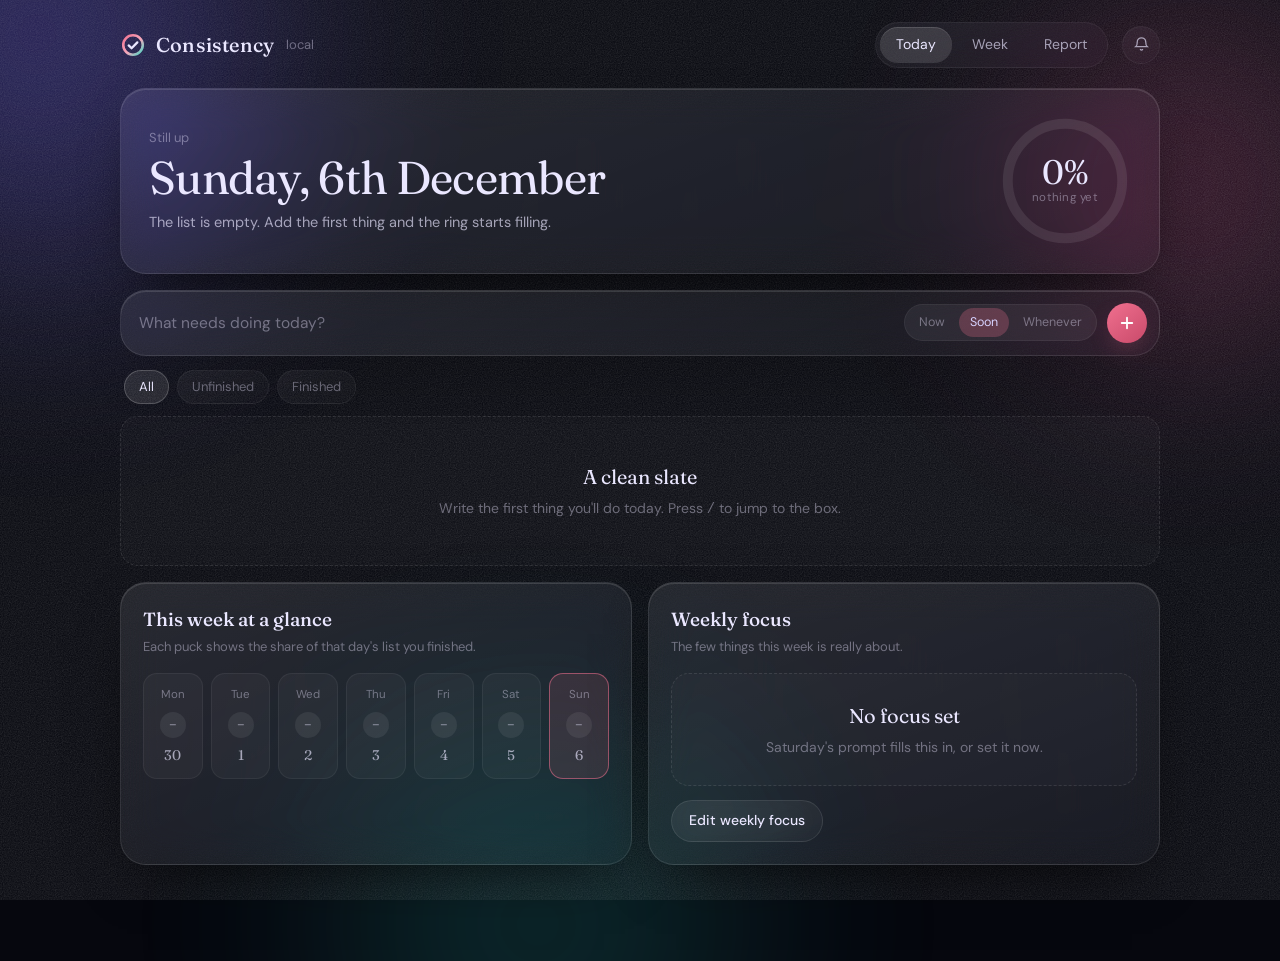
==== commit 433b3444: "Update app to Consistency with notification nudge and refined PWA caching" ====
--- a/index.html
+++ b/index.html
@@ -3,14 +3,15 @@
 <head>
 <meta charset="utf-8">
 <meta name="viewport" content="width=device-width, initial-scale=1, viewport-fit=cover">
-<title>Halo — daily tasks</title>
+<title>Consistency — daily tasks</title>
 <link rel="manifest" href="./manifest.json">
 <link rel="icon" href="./icon-192.png">
 <link rel="apple-touch-icon" href="./apple-touch-icon.png">
 <meta name="theme-color" content="#06070E">
 <meta name="apple-mobile-web-app-capable" content="yes">
 <meta name="apple-mobile-web-app-status-bar-style" content="black-translucent">
-<meta name="apple-mobile-web-app-title" content="Halo">
+<meta name="apple-mobile-web-app-title" content="Consistency">
+
 <link rel="preconnect" href="https://fonts.googleapis.com">
 <link rel="preconnect" href="https://fonts.gstatic.com" crossorigin>
 <link href="https://fonts.googleapis.com/css2?family=Fraunces:opsz,wght@9..144,300;9..144,400;9..144,500;9..144,600&family=DM+Sans:opsz,wght@9..40,400;9..40,500;9..40,700&display=swap" rel="stylesheet">
@@ -114,6 +115,14 @@
   border-color:rgba(255,180,73,.32);
   background:linear-gradient(158deg,rgba(255,180,73,.17),rgba(255,180,73,.05))}
 .ritual.show{display:flex}
+.nudge{display:none;gap:12px;align-items:center;padding:12px 18px;margin-bottom:16px;border-radius:16px;
+  border-color:var(--line);background:var(--glass-soft)}
+.nudge.show{display:flex}
+.nudge p{margin:0;font-size:13.5px;color:var(--ink-2);flex:1;min-width:0}
+.nudge p b{color:var(--ink);font-weight:500}
+.nudge .acts{display:flex;gap:8px;flex:none}
+.nudge .btn{padding:7px 14px;font-size:13px}
+@media(max-width:560px){.nudge{flex-wrap:wrap}.nudge .acts{width:100%}.nudge .acts .btn{flex:1}}
 .ritual .dot{width:34px;height:34px;border-radius:50%;flex:none;display:grid;place-items:center;
   background:rgba(255,180,73,.18);color:var(--amber)}
 .ritual .dot svg{width:17px;height:17px}
@@ -330,7 +339,7 @@
         <circle cx="12" cy="12" r="9" stroke="url(#ringgrad)" stroke-width="2.4"/>
         <path d="M8 12.4l2.7 2.6L16 9.6" stroke="#EAE7FF" stroke-width="2.1" stroke-linecap="round" stroke-linejoin="round"/>
       </svg>
-      <b>Halo</b><span id="syncNote">local</span>
+      <b>Consistency</b><span id="syncNote">local</span>
     </div>
     <nav class="tabs" role="tablist" aria-label="Sections">
       <button role="tab" data-view="today" aria-selected="true">Today</button>
@@ -344,6 +353,14 @@
     </button>
   </header>
 
+  <section class="glass nudge" id="notifNudge">
+    <p><b>Turn on notifications</b> so the Saturday and Sunday reminders actually reach you — they only fire while this is open, so this is the one setting worth switching on now.</p>
+    <div class="acts">
+      <button class="btn btn-primary" id="nudgeEnable">Turn on</button>
+      <button class="btn btn-ghost" id="nudgeDismiss">Not now</button>
+    </div>
+  </section>
+
   <section class="glass hero">
     <div class="hero-txt">
       <p class="eyebrow" id="greeting">Good morning</p>
@@ -370,7 +387,7 @@
   </section>
 
   <section class="glass ritual dusk" id="review">
-    <span class="dot"><svg viewBox="0 0 24 24" fill="none" stroke="currentColor" stroke-width="1.9" stroke-linejoin="round">
+    <span class="dot"><svg viewBox="0 0 24 24" fill="none" stroke="currentColor" stroke-width="1.9" stroke-linecap="round" stroke-linejoin="round">
       <path d="M21 12.8A9 9 0 1111.2 3a7 7 0 009.8 9.8z"/></svg></span>
     <p><b>Sunday night</b><span>Look back at the week before it closes — it takes a minute.</span></p>
     <div class="acts">
@@ -512,7 +529,7 @@
 <dialog id="settingsDialog">
   <form method="dialog" class="glass sheet">
     <h3>Reminders and data</h3>
-    <p class="hint">Two nudges a week: Saturday from 11am to plan, Sunday from 8pm to look back.</p>
+    <p class="hint">Two nudges a week: Saturday from 11am to plan, Sunday from 8pm to look back. These only reach you while this page is open in a tab or installed window — there's no background server sending them, so it's worth keeping a tab open or pinned around those times. On iPhone, notifications only work once you've added this to your Home Screen.</p>
     <div class="settings-row">
       <div><b>System notifications</b><small id="notifState">Checking…</small></div>
       <button class="btn" type="button" id="notifBtn">Turn on</button>
@@ -604,7 +621,7 @@
 
 /* ---------------- state ---------------- */
 const state = { days:{}, weeks:{}, view:"today", filter:"all", prio:"soon", ready:false };
-const LS_DAYS = "halo.days.v1", LS_WEEKS = "halo.weeks.v1", LS_FLAGS = "halo.flags.v1";
+const LS_DAYS = "consistency.days.v1", LS_WEEKS = "consistency.weeks.v1", LS_FLAGS = "consistency.flags.v1";
 
 let db = null;
 const writeChain = new Map();
@@ -646,6 +663,7 @@
   ensureToday();
   renderAll();
   startClock();
+  maybeShowNudge();
 
   try {
     db = window.claude ? await window.claude.use("db") : null;
@@ -677,7 +695,7 @@
 }
 
 // Unfinished work from the most recent day that had a list. Nothing moves
-// until you say so; once you answer, Halo stops asking for the rest of the day.
+// until you say so; once you answer, Consistency stops asking for the rest of the day.
 function pendingCarry(){
   const k = todayKey();
   if(flags.carryHandled === k) return null;
@@ -1034,20 +1052,20 @@
   $("#ritual").classList.toggle("show", planDue && flags.snoozeWeek !== wk);
   if(planDue && flags.notifiedWeek !== wk){
     setFlag("notifiedWeek", wk);
-    fireNotification("Halo — plan your week", "It's Saturday past 11. Set the tasks that matter for the week ahead.", openFocusDialog);
+    fireNotification("Consistency — plan your week", "It's Saturday past 11. Set the tasks that matter for the week ahead.", openFocusDialog);
   }
 
   const revDue = reviewDue();
   $("#review").classList.toggle("show", revDue && flags.reviewSnooze !== wk);
   if(revDue && flags.notifiedReview !== wk){
     setFlag("notifiedReview", wk);
-    fireNotification("Halo — how did the week go?", "Sunday night. Take a minute to look back before the week closes.", openReviewDialog);
+    fireNotification("Consistency — how did the week go?", "Sunday night. Take a minute to look back before the week closes.", openReviewDialog);
   }
 }
 function fireNotification(title, body, onClick){
   try {
     if(typeof Notification !== "undefined" && Notification.permission === "granted"){
-      const n = new Notification(title, {body, tag:"halo-"+title});
+      const n = new Notification(title, {body, tag:"consistency-"+title});
       n.onclick = () => { window.focus(); if(onClick) onClick(); };
       return;
     }
@@ -1146,6 +1164,32 @@
 $("#reviewGo").addEventListener("click", openReviewDialog);
 $("#reviewLater").addEventListener("click", ()=>{ setFlag("reviewSnooze", weekKey(new Date())); checkRitual(); toast("Hidden until next Sunday"); });
 
+/* ---------------- notification permission ---------------- */
+async function requestNotifPermission(){
+  if(typeof Notification === "undefined") return "unsupported";
+  if(Notification.permission !== "default") return Notification.permission;
+  try { return await Notification.requestPermission(); }
+  catch(e){ return "denied"; }
+}
+
+function maybeShowNudge(){
+  const bar = $("#notifNudge");
+  const seen = flags.notifNudgeSeen;
+  const supported = typeof Notification !== "undefined";
+  if(!supported || seen || Notification.permission !== "default"){ bar.classList.remove("show"); return; }
+  bar.classList.add("show");
+}
+$("#nudgeEnable").addEventListener("click", async ()=>{
+  const res = await requestNotifPermission();
+  setFlag("notifNudgeSeen", true);
+  $("#notifNudge").classList.remove("show");
+  toast(res==="granted" ? "Reminders are on" : "Not enabled — the in-app banners will still show while you have the app open");
+});
+$("#nudgeDismiss").addEventListener("click", ()=>{
+  setFlag("notifNudgeSeen", true);
+  $("#notifNudge").classList.remove("show");
+});
+
 /* ---------------- settings ---------------- */
 const settingsDialog = $("#settingsDialog");
 function refreshNotifState(){
@@ -1155,9 +1199,9 @@
     btn.classList.add("hide"); return;
   }
   if(Notification.permission === "granted"){
-    el.textContent = "On. You'll get a notification on Saturday from 11am and Sunday from 8pm, while Halo is open in a tab.";
+    el.textContent = "On. You'll get a notification on Saturday from 11am and Sunday from 8pm, while Consistency is open in a tab.";
     btn.textContent = "Send a test";
-    btn.onclick = () => fireNotification("Halo — test", "Reminders are working. This is what Saturday and Sunday will look like.");
+    btn.onclick = () => fireNotification("Consistency — test", "Reminders are working. This is what Saturday and Sunday will look like.");
   } else if(Notification.permission === "denied"){
     el.textContent = "Blocked by the browser. Allow notifications for this page in your browser settings, or rely on the in-app banner.";
     btn.classList.add("hide");
@@ -1165,11 +1209,9 @@
     el.textContent = "Off. Turn it on to get notifications on Saturday and Sunday.";
     btn.textContent = "Turn on";
     btn.onclick = async () => {
-      try {
-        const res = await Notification.requestPermission();
-        if(res === "granted") toast("Saturday reminders are on");
-        else toast("Not allowed — the in-app banner will still appear");
-      } catch(e){ toast("This page can't ask for notifications. The in-app banner still works."); }
+      const res = await requestNotifPermission();
+      setFlag("notifNudgeSeen", true);
+      toast(res === "granted" ? "Reminders are on" : "Not allowed — the in-app banner will still appear");
       refreshNotifState();
     };
   }
@@ -1188,7 +1230,7 @@
   let saved = false;
   try {
     const downloads = window.claude ? await window.claude.use("downloads") : null;
-    if(downloads){ await downloads.save({filename:"halo-export-"+todayKey()+".json", data:payload}); saved = true; }
+    if(downloads){ await downloads.save({filename:"consistency-export-"+todayKey()+".json", data:payload}); saved = true; }
   } catch(e){}
   if(!saved){
     try {
@@ -1245,6 +1287,7 @@
     navigator.serviceWorker.register("./sw.js").catch(() => {});
   });
 }
+
 })();
 </script>
 </body>
